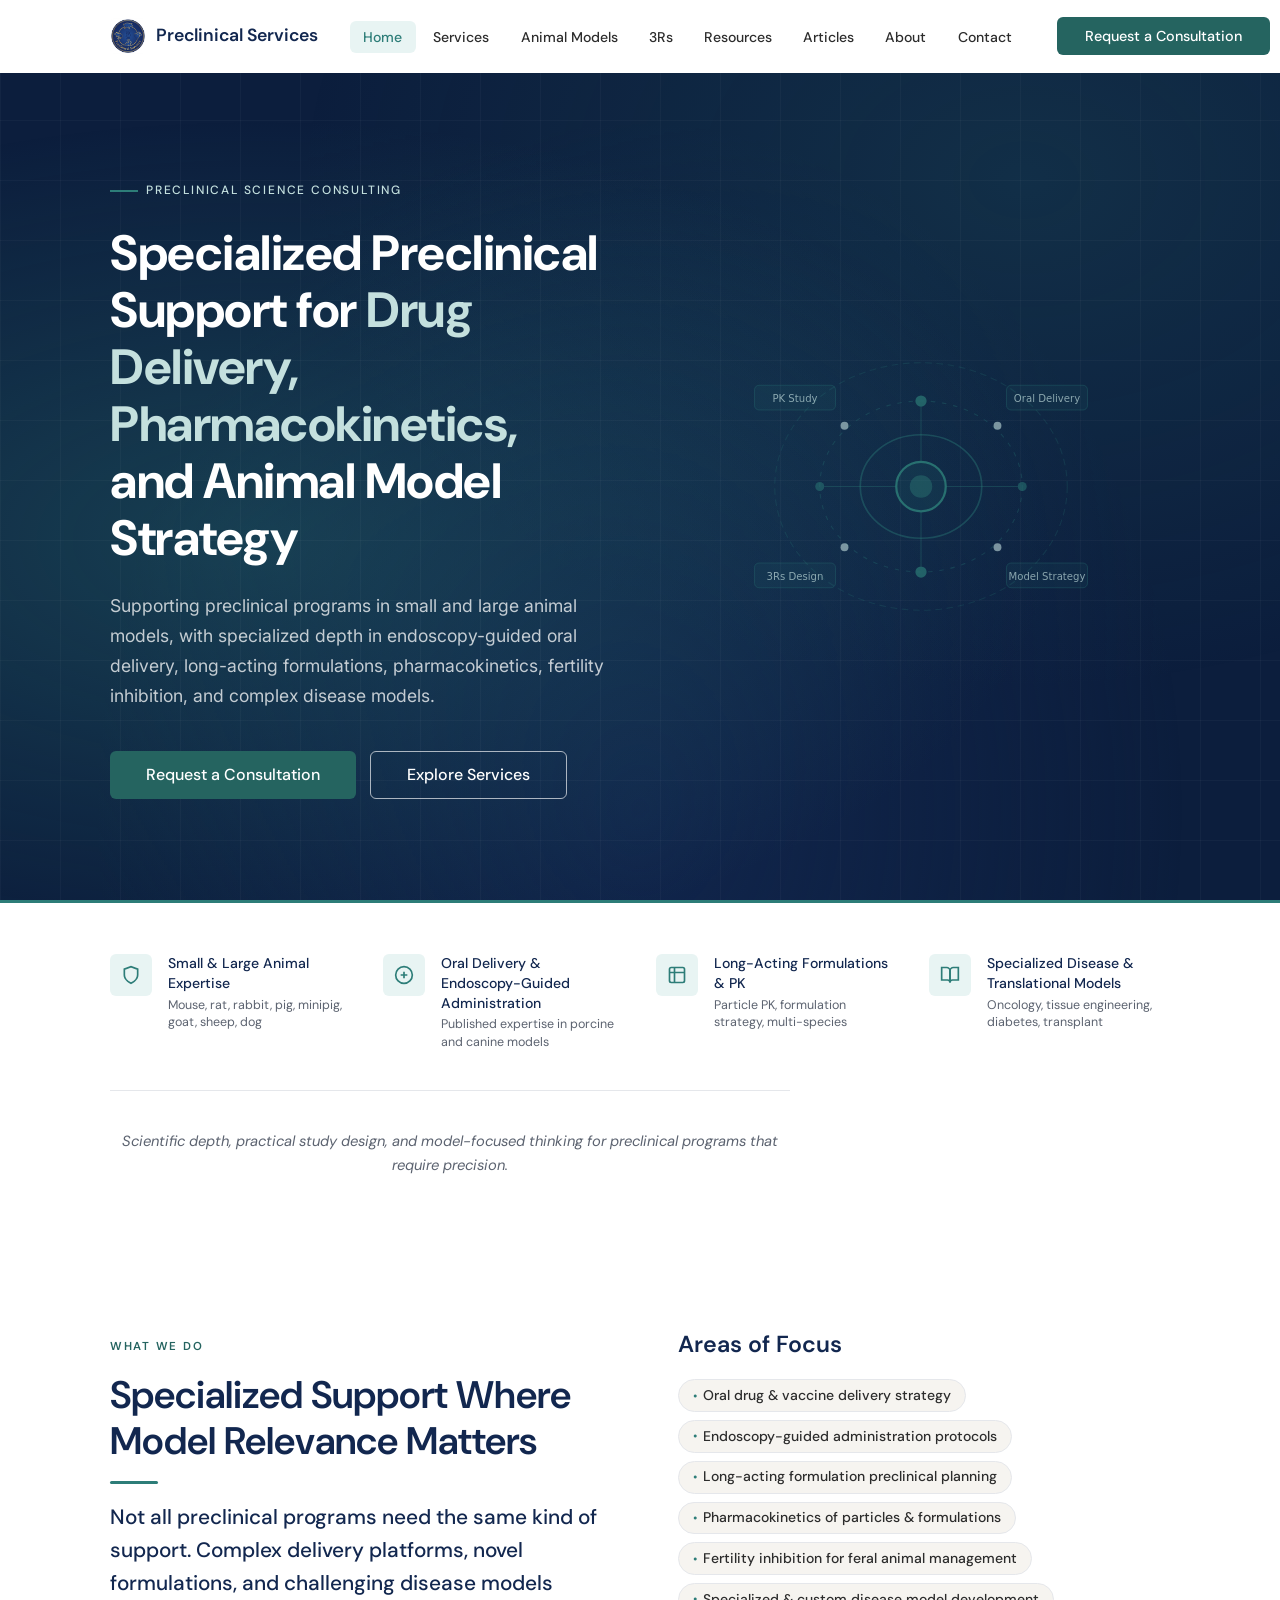
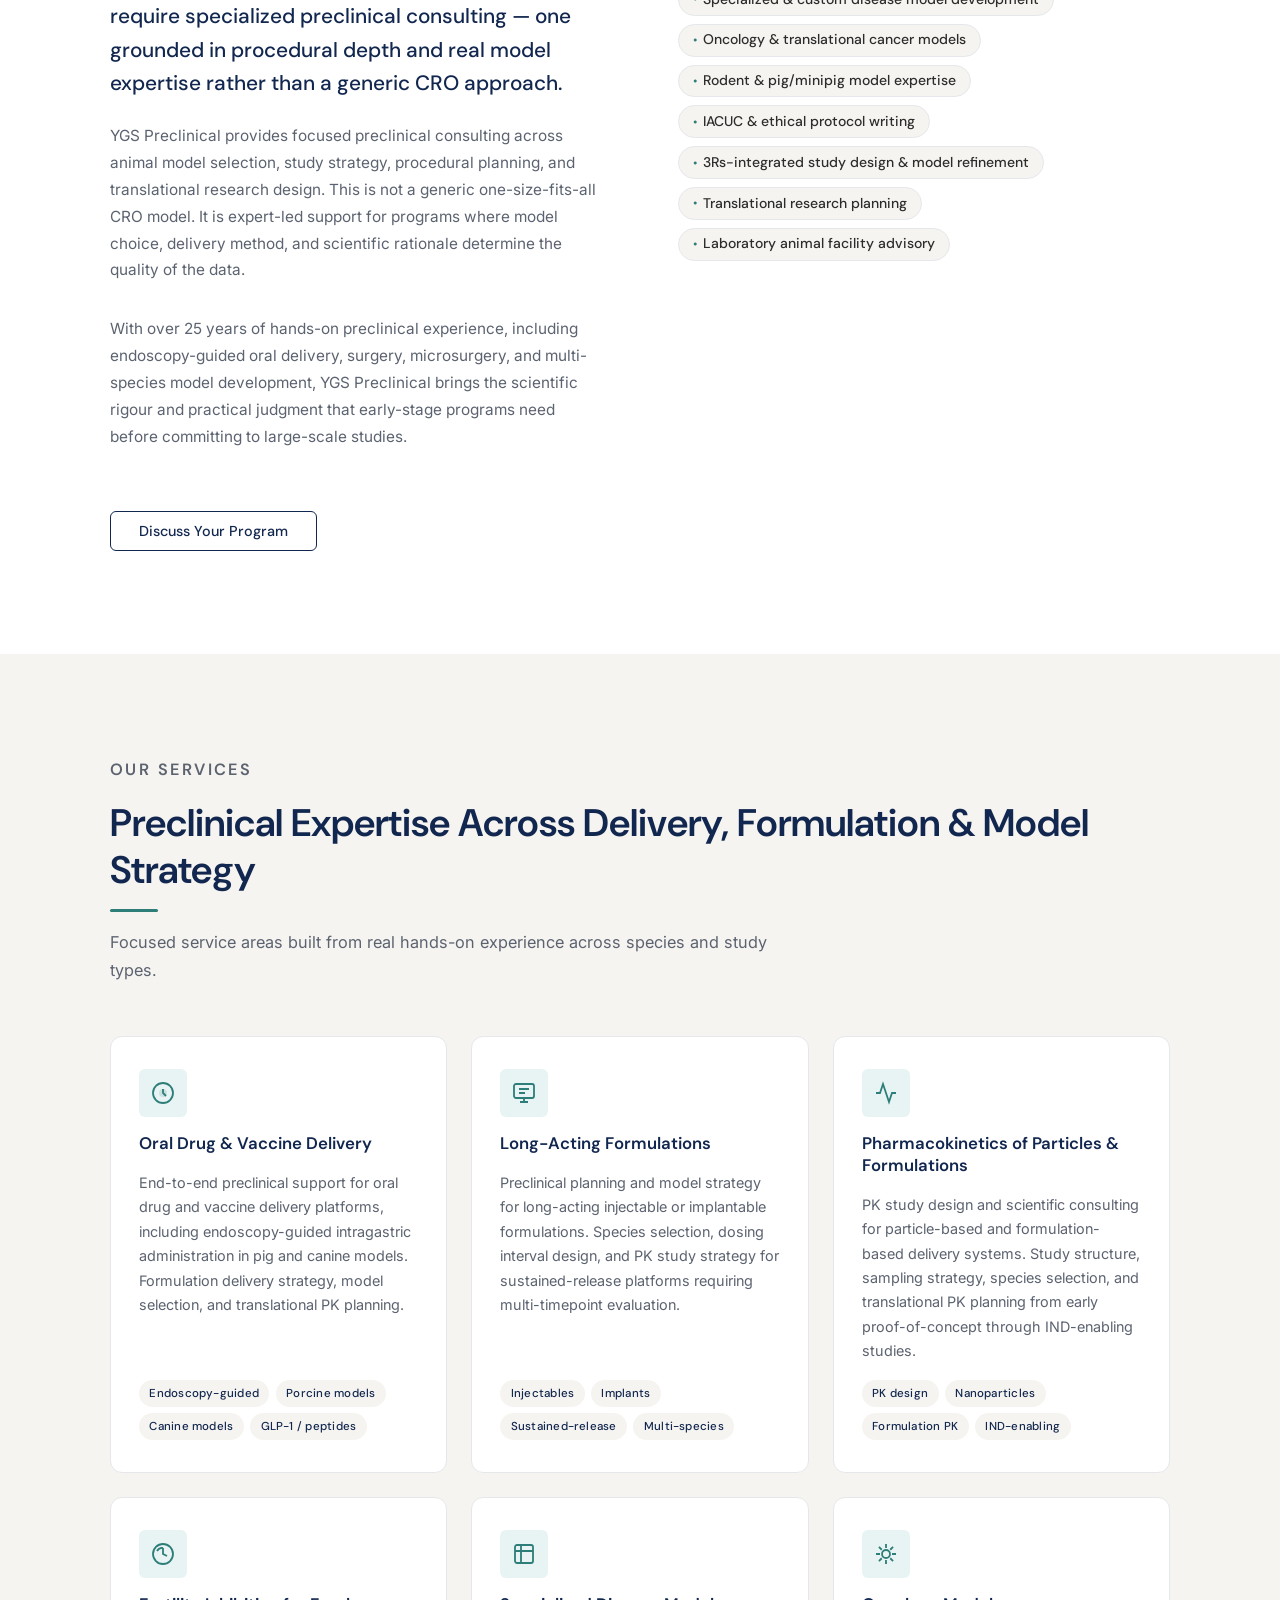
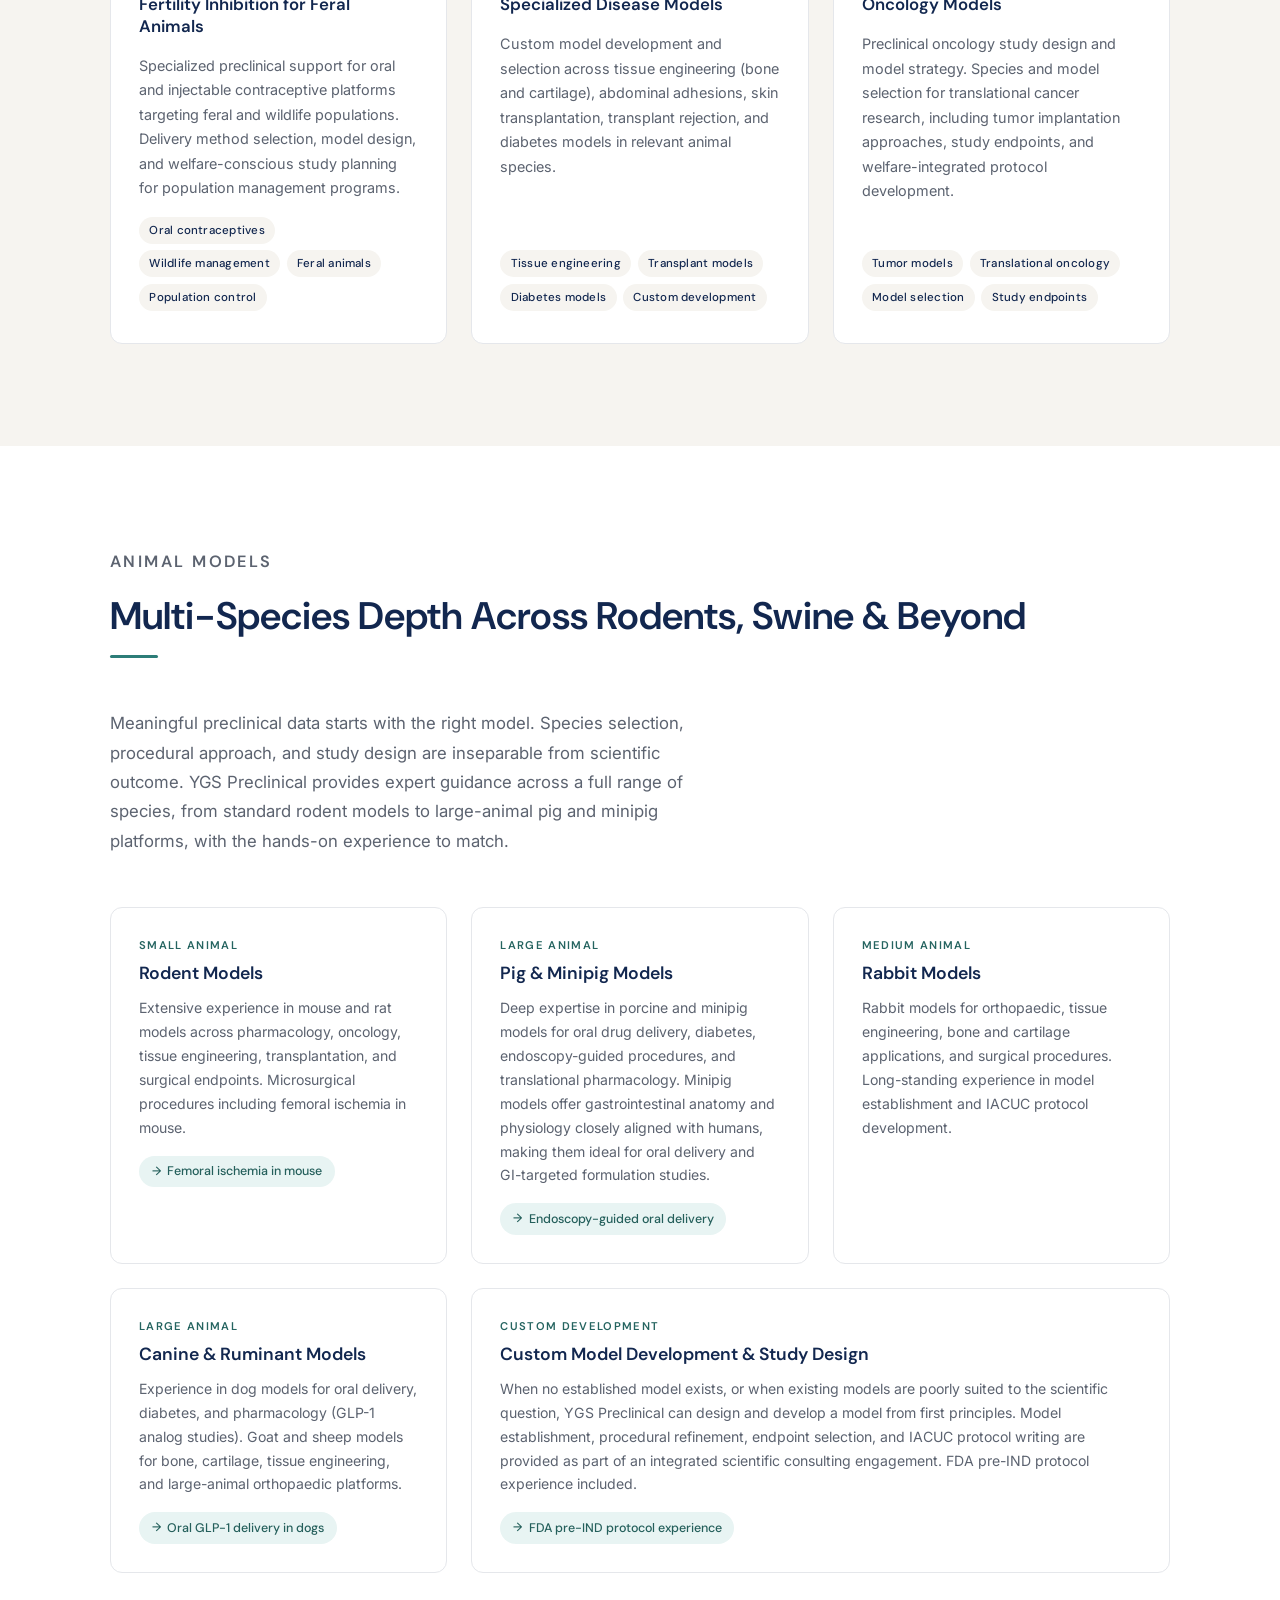
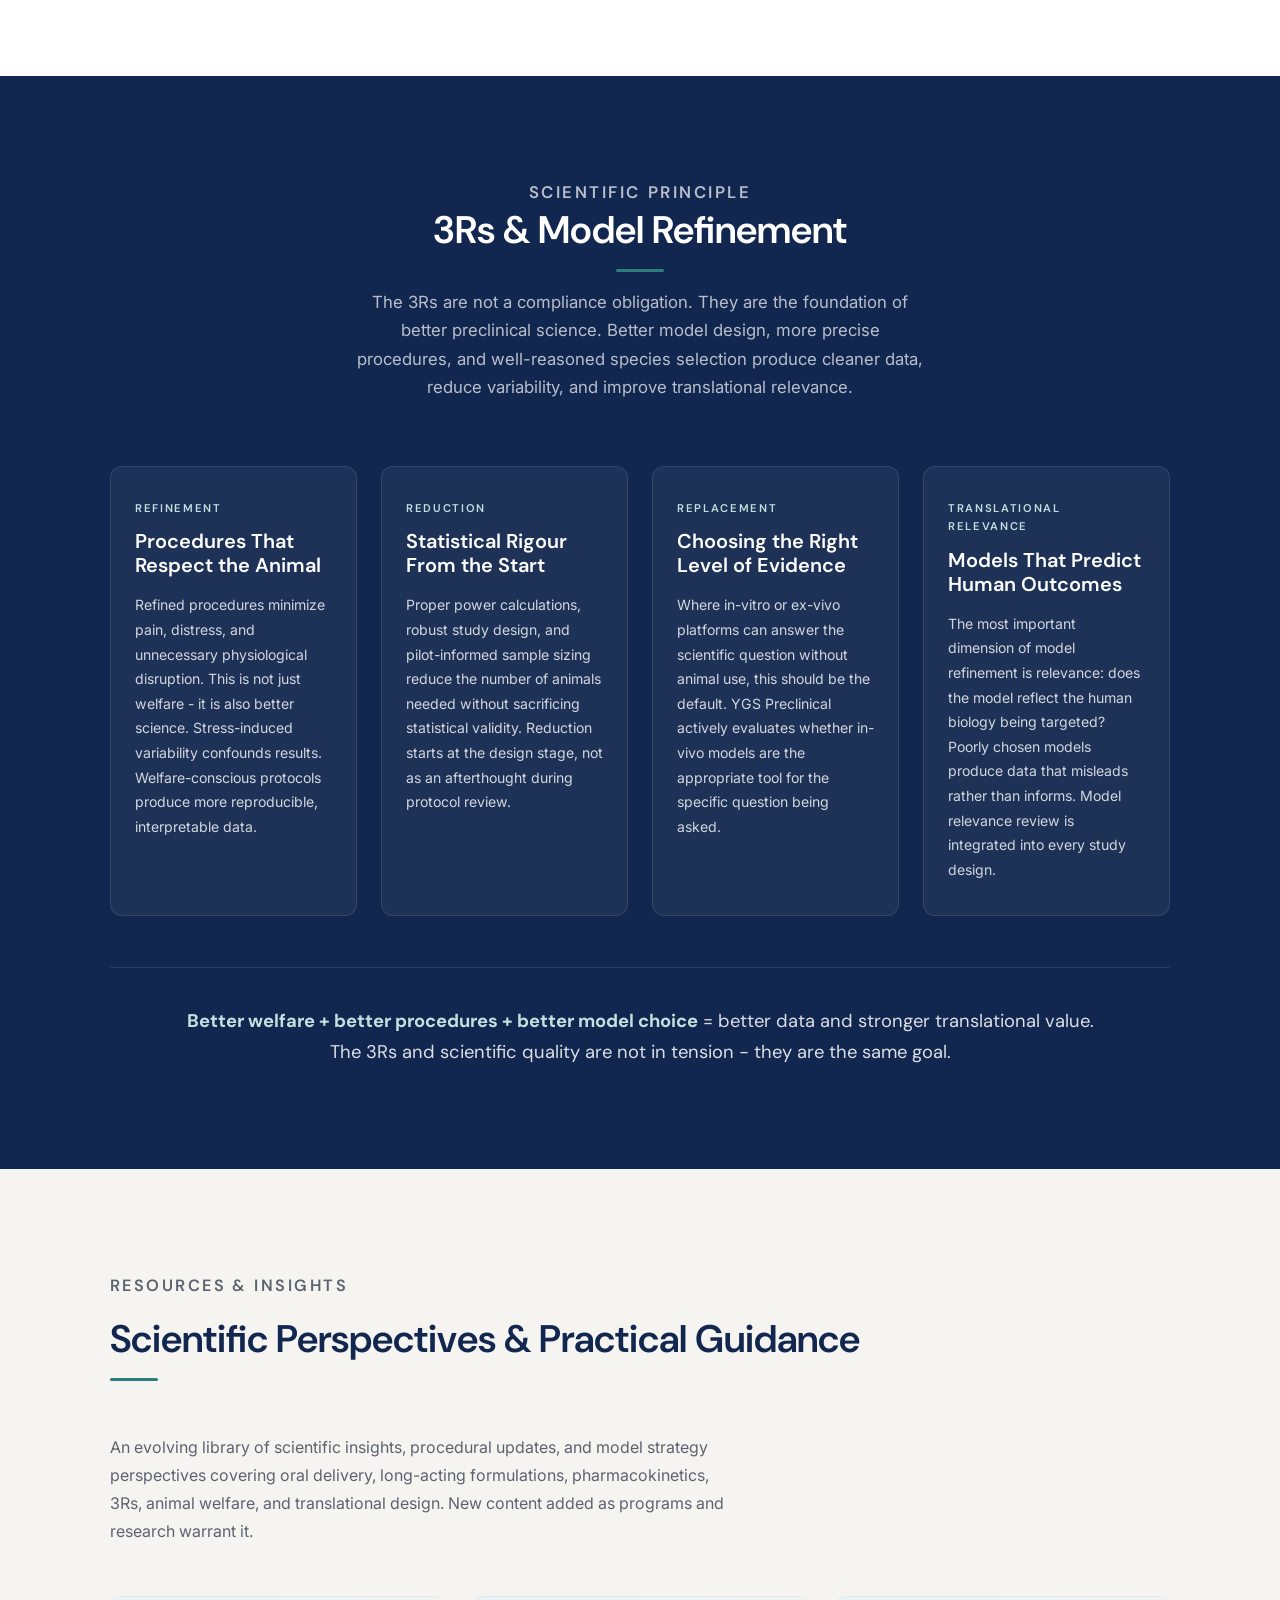
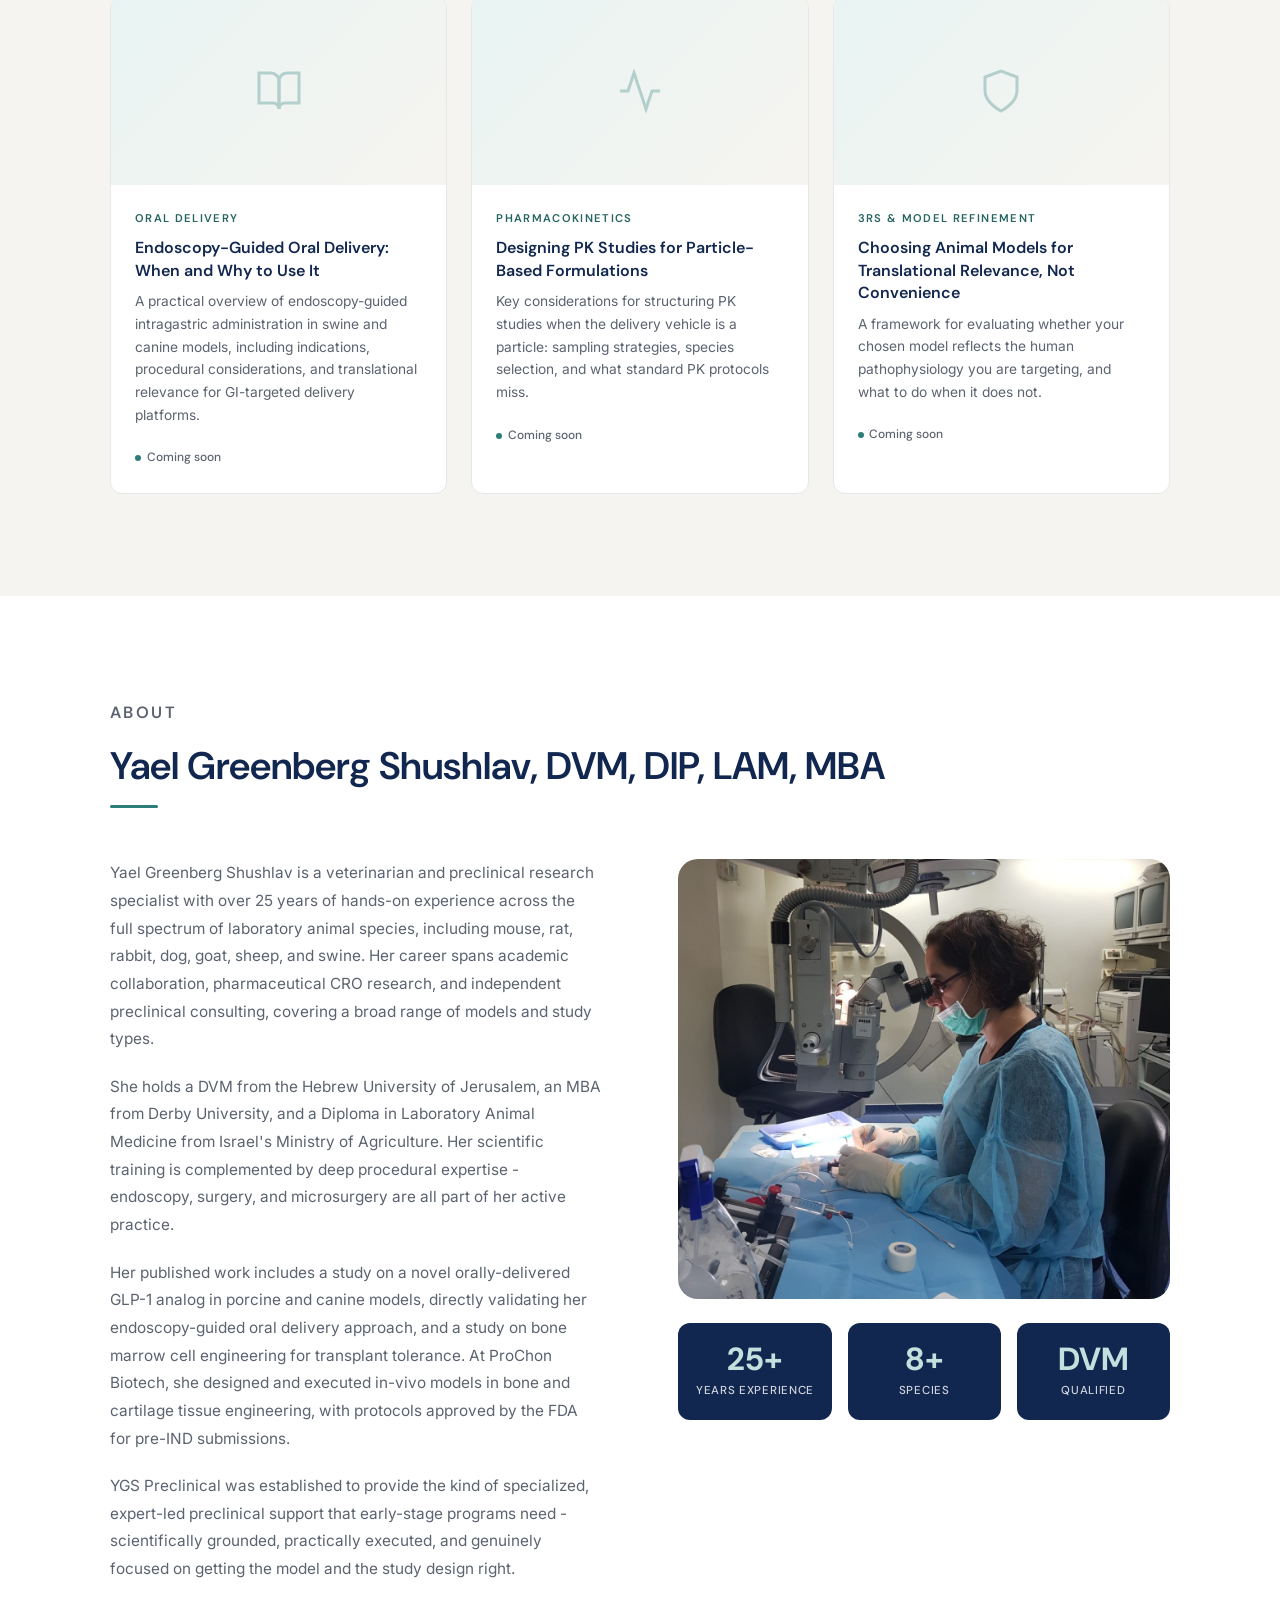
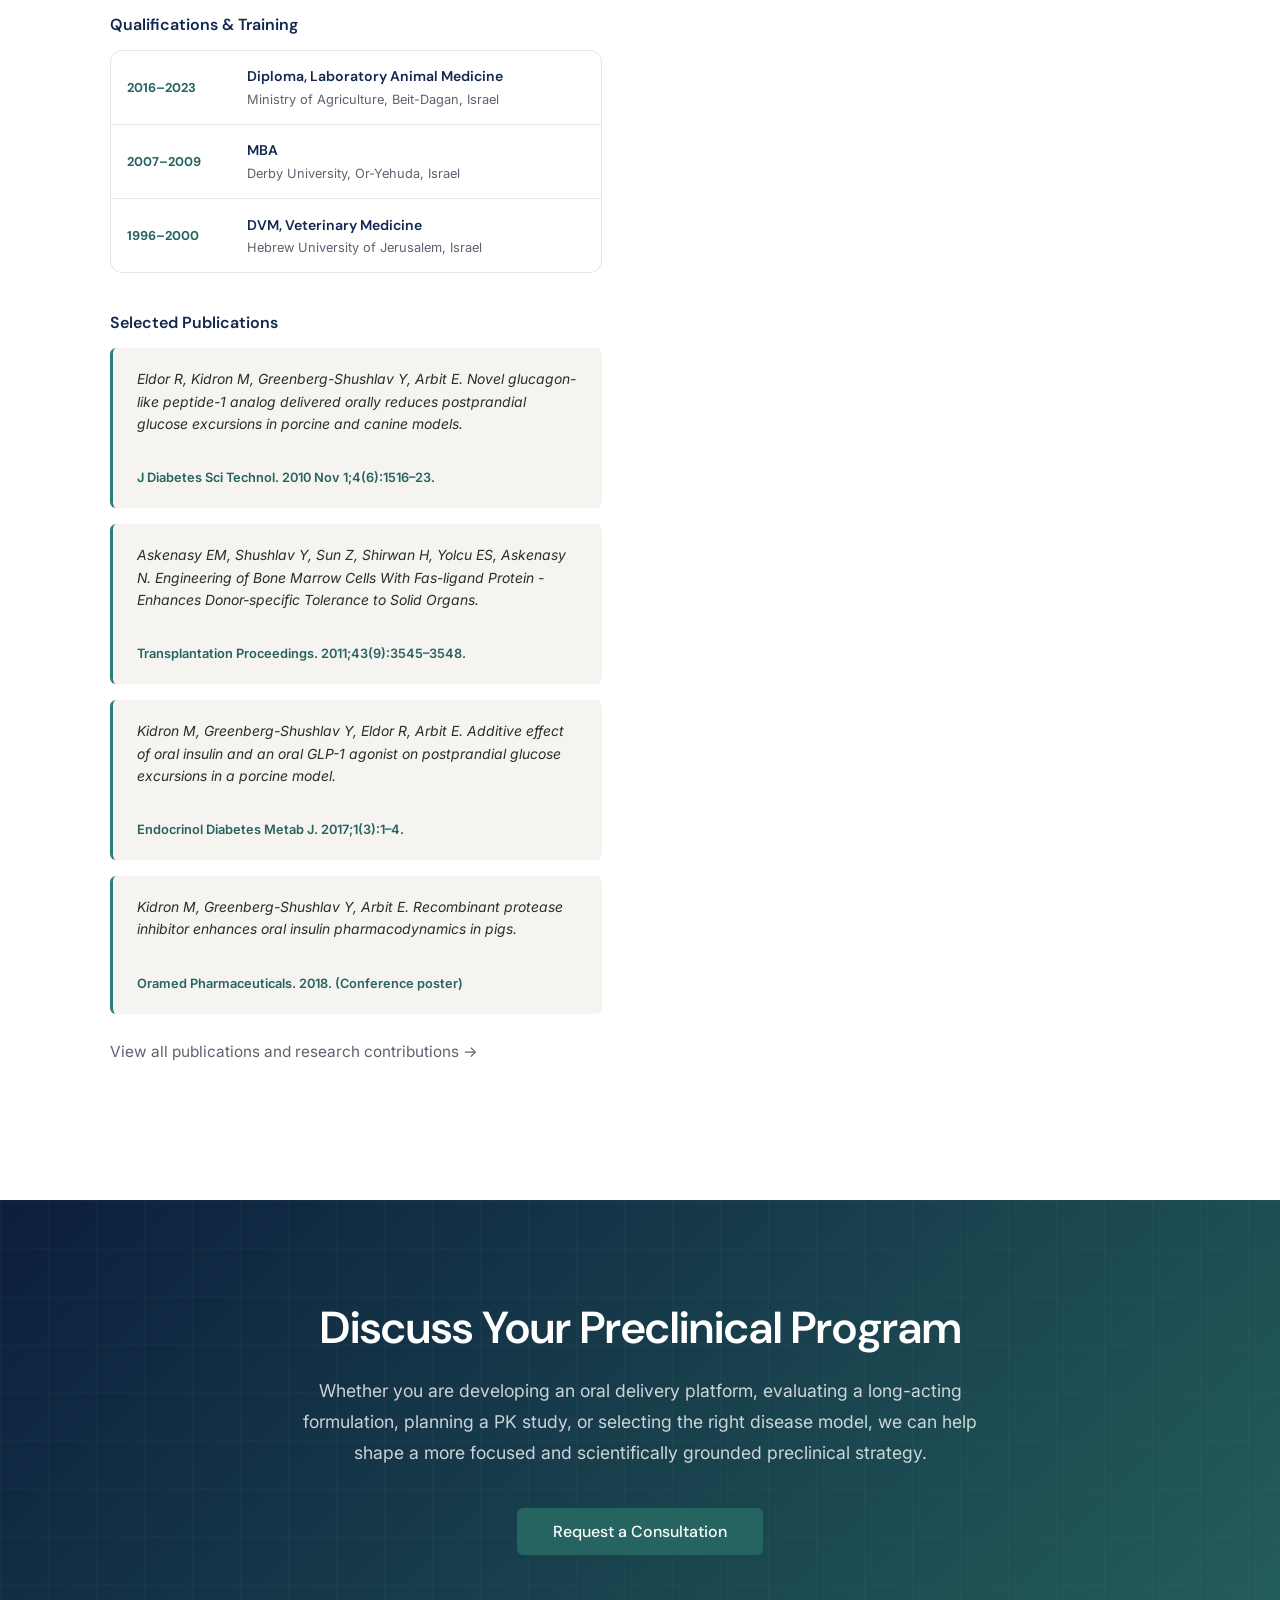
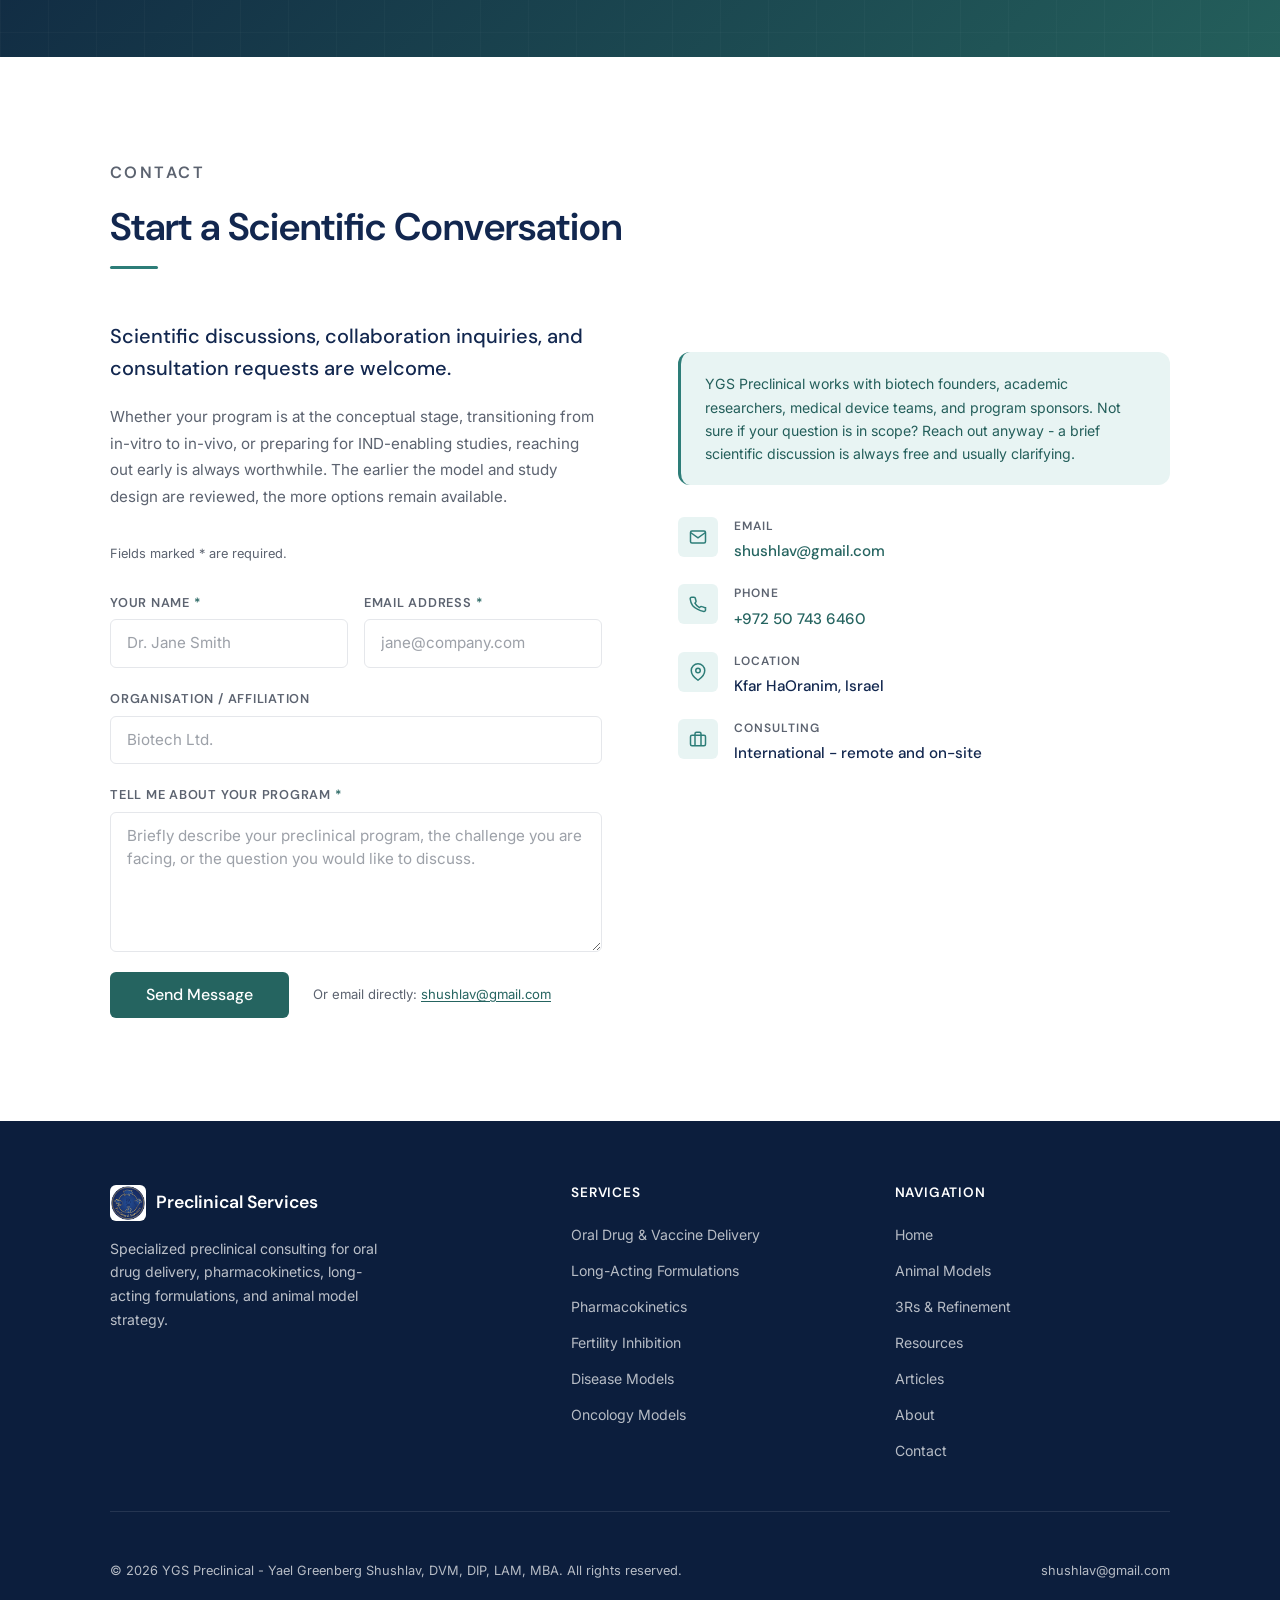
==== index.html @ 82dea9fa "Initial commit: YGS Preclinical website Static site for Dr. Yael Greenberg Shushlav's preclinical co" ====
<!DOCTYPE html>
<html lang="en">
<head>
  <meta charset="UTF-8" />
  <meta name="viewport" content="width=device-width, initial-scale=1.0" />

  <!-- Primary Meta -->
  <title>Preclinical Consulting: Drug Delivery &amp; PK | YGS Preclinical</title>
  <meta name="description" content="Expert preclinical consulting for oral drug delivery, long-acting formulations, pharmacokinetics, and animal model selection. 25+ years, multi-species." />
  <meta name="keywords" content="preclinical consulting, oral drug delivery, endoscopy-guided delivery, long-acting formulations, pharmacokinetics, animal model selection, 3Rs, rodent models, minipig models, fertility inhibition, oncology models, IACUC protocol, translational research" />
  <meta name="author" content="Yael Greenberg Shushlav, DVM, DIP, LAM, MBA" />
  <meta name="robots" content="index, follow" />
  <meta name="theme-color" content="#12274F" />
  <meta name="format-detection" content="telephone=no" />

  <!-- Canonical -->
  <link rel="canonical" href="https://preclinical.shushlav.com/" />
  <link rel="sitemap" type="application/xml" href="/sitemap.xml" />

  <!-- Favicon -->
  <link rel="icon" type="image/png" href="/assets/favicon.png" />
  <link rel="apple-touch-icon" href="/assets/apple-touch-icon.png" />

  <!-- Open Graph -->
  <meta property="og:type" content="website" />
  <meta property="og:site_name" content="YGS Preclinical" />
  <meta property="og:title" content="YGS Preclinical | Specialized Preclinical Consulting" />
  <meta property="og:description" content="Expert preclinical consulting for oral drug delivery, pharmacokinetics, animal model strategy, and 3Rs-guided study design. 25+ years of hands-on experience." />
  <meta property="og:url" content="https://preclinical.shushlav.com/" />
  <meta property="og:locale" content="en_US" />
  <meta property="og:image" content="https://preclinical.shushlav.com/assets/og-image.png" />
  <meta property="og:image:width" content="1200" />
  <meta property="og:image:height" content="630" />
  <meta property="og:image:alt" content="YGS Preclinical - preclinical consulting for drug delivery, pharmacokinetics, and animal model strategy" />

  <!-- Twitter Card -->
  <meta name="twitter:card" content="summary_large_image" />
  <meta name="twitter:title" content="YGS Preclinical | Specialized Preclinical Consulting" />
  <meta name="twitter:description" content="Expert preclinical consulting for oral drug delivery, pharmacokinetics, and animal model strategy. 25+ years, multi-species expertise." />
  <meta name="twitter:image" content="https://preclinical.shushlav.com/assets/og-image.png" />
  <meta name="twitter:image:alt" content="YGS Preclinical - preclinical consulting for drug delivery and pharmacokinetics" />

  <!-- Preconnect for performance -->
  <link rel="preconnect" href="https://fonts.googleapis.com" />
  <link rel="preconnect" href="https://fonts.gstatic.com" crossorigin />

  <!-- Fonts — preload the stylesheet for faster first paint -->
  <link rel="preload" as="style" href="https://fonts.googleapis.com/css2?family=DM+Sans:ital,opsz,wght@0,9..40,300;0,9..40,400;0,9..40,500;0,9..40,600;0,9..40,700;1,9..40,400&family=Inter:wght@300;400;500;600&display=swap" />
  <link href="https://fonts.googleapis.com/css2?family=DM+Sans:ital,opsz,wght@0,9..40,300;0,9..40,400;0,9..40,500;0,9..40,600;0,9..40,700;1,9..40,400&family=Inter:wght@300;400;500;600&display=swap" rel="stylesheet" />

  <!-- Stylesheet -->
  <link rel="stylesheet" href="/styles.css" />

  <!-- Structured Data (JSON-LD) -->
  <script type="application/ld+json">
  {
    "@context": "https://schema.org",
    "@graph": [
      {
        "@type": "ProfessionalService",
        "@id": "https://preclinical.shushlav.com/#org",
        "name": "YGS Preclinical",
        "description": "Specialized preclinical consulting for oral drug and vaccine delivery, pharmacokinetics, long-acting formulations, animal model selection, and 3Rs-guided study design.",
        "url": "https://preclinical.shushlav.com/",
        "telephone": "+972-50-743-6460",
        "email": "shushlav@gmail.com",
        "founder": { "@id": "https://preclinical.shushlav.com/#yael" },
        "employee": { "@id": "https://preclinical.shushlav.com/#yael" },
        "address": {
          "@type": "PostalAddress",
          "addressLocality": "Kfar HaOranim",
          "addressCountry": "IL"
        },
        "contactPoint": {
          "@type": "ContactPoint",
          "telephone": "+972-50-743-6460",
          "email": "shushlav@gmail.com",
          "contactType": "customer service",
          "areaServed": "Worldwide",
          "availableLanguage": ["English", "Hebrew"]
        },
        "areaServed": "Worldwide",
        "availableLanguage": ["English", "Hebrew"],
        "serviceType": "Preclinical Research Consulting",
        "priceRange": "Contact for quote",
        "hasOfferCatalog": {
          "@type": "OfferCatalog",
          "name": "Preclinical Consulting Services",
          "itemListElement": [
            { "@type": "Offer", "itemOffered": { "@type": "Service", "name": "Oral Drug and Vaccine Delivery Consulting" } },
            { "@type": "Offer", "itemOffered": { "@type": "Service", "name": "Long-Acting Formulations Preclinical Planning" } },
            { "@type": "Offer", "itemOffered": { "@type": "Service", "name": "Pharmacokinetics Study Design" } },
            { "@type": "Offer", "itemOffered": { "@type": "Service", "name": "Animal Model Selection and Strategy" } },
            { "@type": "Offer", "itemOffered": { "@type": "Service", "name": "3Rs-Guided Study Design" } },
            { "@type": "Offer", "itemOffered": { "@type": "Service", "name": "IACUC Protocol Writing" } },
            { "@type": "Offer", "itemOffered": { "@type": "Service", "name": "Fertility Inhibition Preclinical Support" } },
            { "@type": "Offer", "itemOffered": { "@type": "Service", "name": "Oncology Model Development" } }
          ]
        },
        "knowsAbout": [
          "Oral drug delivery",
          "Endoscopy-guided oral delivery",
          "Long-acting formulations",
          "Pharmacokinetics",
          "Animal model selection",
          "3Rs refinement",
          "IACUC protocol writing",
          "Preclinical study design",
          "Rodent models",
          "Porcine models",
          "Minipig models",
          "Fertility inhibition",
          "Oncology models",
          "Translational research"
        ],
        "sameAs": []
      },
      {
        "@type": "Person",
        "@id": "https://preclinical.shushlav.com/#yael",
        "name": "Yael Greenberg Shushlav",
        "honorificPrefix": "Dr.",
        "honorificSuffix": "DVM, DIP, LAM, MBA",
        "jobTitle": "Preclinical Research Consultant",
        "worksFor": { "@id": "https://preclinical.shushlav.com/#org" },
        "hasCredential": [
          {
            "@type": "EducationalOccupationalCredential",
            "credentialCategory": "degree",
            "name": "DVM, Veterinary Medicine",
            "educationalLevel": "Doctoral",
            "recognizedBy": { "@type": "Organization", "name": "Hebrew University of Jerusalem" }
          },
          {
            "@type": "EducationalOccupationalCredential",
            "credentialCategory": "degree",
            "name": "MBA",
            "recognizedBy": { "@type": "Organization", "name": "Derby University" }
          },
          {
            "@type": "EducationalOccupationalCredential",
            "credentialCategory": "certification",
            "name": "Diploma, Laboratory Animal Medicine",
            "recognizedBy": { "@type": "Organization", "name": "Ministry of Agriculture, Israel" }
          }
        ],
        "knowsAbout": [
          "Oral drug delivery",
          "Endoscopy-guided intragastric administration",
          "Long-acting injectable formulations",
          "Pharmacokinetics of particles and formulations",
          "Preclinical study design",
          "Animal model selection",
          "3Rs in laboratory animal science",
          "IACUC protocol writing",
          "Minipig models",
          "Porcine models",
          "Rodent microsurgery",
          "Oncology models"
        ],
        "sameAs": []
      },
      {
        "@type": "WebSite",
        "@id": "https://preclinical.shushlav.com/#website",
        "url": "https://preclinical.shushlav.com/",
        "name": "YGS Preclinical",
        "publisher": { "@id": "https://preclinical.shushlav.com/#org" }
      }
    ]
  }
  </script>

  <!-- FAQ Structured Data -->
  <script type="application/ld+json">
  {
    "@context": "https://schema.org",
    "@type": "FAQPage",
    "mainEntity": [
      {
        "@type": "Question",
        "name": "What species do you have preclinical experience with?",
        "acceptedAnswer": {
          "@type": "Answer",
          "text": "YGS Preclinical has hands-on experience across mouse, rat, rabbit, dog, goat, sheep, pig, and minipig models. Species selection is always guided by scientific question and translational relevance."
        }
      },
      {
        "@type": "Question",
        "name": "What is endoscopy-guided oral drug delivery?",
        "acceptedAnswer": {
          "@type": "Answer",
          "text": "Endoscopy-guided oral drug delivery is an intragastric administration technique where a flexible endoscope is used to deposit a formulation at a precise location within the gastrointestinal tract. It is used in porcine and canine models to simulate targeted GI delivery in humans."
        }
      },
      {
        "@type": "Question",
        "name": "Do you write IACUC protocols?",
        "acceptedAnswer": {
          "@type": "Answer",
          "text": "Yes. IACUC and ethical protocol writing is a core service, including 3Rs-integrated protocol development and FDA pre-IND protocol experience."
        }
      },
      {
        "@type": "Question",
        "name": "What is the difference between your service and a standard CRO?",
        "acceptedAnswer": {
          "@type": "Answer",
          "text": "YGS Preclinical is a specialized scientific consulting practice, not a generic CRO. The focus is on expert-led model strategy, study design, and procedural planning, particularly for programs involving oral drug delivery, long-acting formulations, PK of particles, and complex or novel disease models."
        }
      },
      {
        "@type": "Question",
        "name": "What animal models does YGS Preclinical specialize in?",
        "acceptedAnswer": {
          "@type": "Answer",
          "text": "YGS Preclinical has hands-on expertise with rodent models (mouse and rat, including microsurgery), pig and minipig models (oral delivery, GI physiology, diabetes), rabbit models (orthopaedic, bone and cartilage), and canine and ruminant models. We also design custom disease models for novel research applications."
        }
      },
      {
        "@type": "Question",
        "name": "How does YGS Preclinical integrate the 3Rs into study design?",
        "acceptedAnswer": {
          "@type": "Answer",
          "text": "The 3Rs—Replacement, Reduction, and Refinement—are built into every study design. Refinement focuses on procedures that minimize animal stress and improve data quality. Reduction applies rigorous power calculations to ensure the minimum necessary sample size. Replacement evaluates in-vitro and ex-vivo alternatives where scientifically valid. The result: better animal welfare and stronger translational data."
        }
      },
      {
        "@type": "Question",
        "name": "Does YGS Preclinical offer remote or international consulting services?",
        "acceptedAnswer": {
          "@type": "Answer",
          "text": "Yes. YGS Preclinical is based in Israel and works with clients globally. Consulting is available remotely for study design, protocol review, regulatory strategy, and scientific advisory. On-site collaboration can also be arranged for specific project phases."
        }
      }
    ]
  }
  </script>
</head>

<body>

  <!-- Skip link — must be first focusable element for keyboard / screen reader users -->
  <a href="#main-content" class="skip-link">Skip to main content</a>

  <!-- ══════════════════════════════════════════════════════
       HEADER / NAVIGATION
  ══════════════════════════════════════════════════════════ -->
  <header class="site-header" id="site-header">
    <div class="container">
      <nav class="nav-inner" aria-label="Main navigation">

        <!-- Logo -->
        <a href="#home" class="nav-logo" aria-label="Preclinical Services – home">
          <img class="nav-logo__mark" src="/assets/logo.png" alt="" aria-hidden="true" width="36" height="36" />
          <span class="nav-logo__text">Preclinical Services</span>
        </a>

        <!-- Desktop nav links -->
        <ul class="nav-links" role="list">
          <li><a href="#home">Home</a></li>
          <li><a href="#services">Services</a></li>
          <li><a href="#models">Animal Models</a></li>
          <li><a href="#3rs">3Rs</a></li>
          <li><a href="#resources">Resources</a></li>
          <li><a href="/articles">Articles</a></li>
          <li><a href="#about">About</a></li>
          <li><a href="#contact">Contact</a></li>
        </ul>

        <!-- Nav CTA -->
        <div class="nav-cta">
          <a href="#contact" class="btn btn--primary" aria-label="Request a consultation">Request a Consultation</a>
          <button class="nav-hamburger" id="nav-hamburger" aria-label="Open navigation menu" aria-expanded="false" aria-controls="nav-mobile">
            <span></span>
            <span></span>
            <span></span>
          </button>
        </div>

      </nav>
    </div>
  </header>

  <!-- Mobile nav -->
  <nav class="nav-mobile" id="nav-mobile" aria-label="Mobile navigation" aria-hidden="true" inert>
    <ul class="nav-mobile__links" role="list">
      <li><a href="#home">Home</a></li>
      <li><a href="#services">Services</a></li>
      <li><a href="#models">Animal Models</a></li>
      <li><a href="#3rs">3Rs &amp; Model Refinement</a></li>
      <li><a href="#resources">Resources &amp; Insights</a></li>
      <li><a href="/articles">Articles</a></li>
      <li><a href="#about">About</a></li>
      <li><a href="#contact">Contact</a></li>
    </ul>
    <div class="nav-mobile__cta">
      <a href="#contact" class="btn btn--primary btn--lg">Request a Consultation</a>
    </div>
  </nav>

  <main id="main-content">

  <!-- ══════════════════════════════════════════════════════
       HERO
  ══════════════════════════════════════════════════════════ -->
  <section class="hero" id="home" aria-labelledby="hero-title">
    <div class="container">
      <div class="hero__inner">

        <div class="hero__content">
          <p class="hero__eyebrow">Preclinical Science Consulting</p>

          <h1 class="hero__title" id="hero-title">
            Specialized Preclinical Support for
            <span class="hero__title-highlight">Drug Delivery, Pharmacokinetics,</span>
            and Animal Model Strategy
          </h1>

          <p class="hero__sub">
            Supporting preclinical programs in small and large animal models, with specialized depth in
            endoscopy-guided oral delivery, long-acting formulations, pharmacokinetics, fertility inhibition,
            and complex disease models.
          </p>

          <div class="hero__actions">
            <a href="#contact" class="btn btn--primary btn--lg">Request a Consultation</a>
            <a href="#services" class="btn btn--outline btn--lg">Explore Services</a>
          </div>
        </div>

        <div class="hero__visual" aria-hidden="true">
          <div class="hero__science-graphic">
            <svg viewBox="0 0 320 280" fill="none" xmlns="http://www.w3.org/2000/svg" aria-hidden="true" role="presentation">
              <!-- Outer orbital ring -->
              <ellipse cx="160" cy="140" rx="130" ry="110" stroke="#2D7D78" stroke-width="1" stroke-opacity="0.25" stroke-dasharray="6 4"/>
              <!-- Mid orbital ring -->
              <ellipse cx="160" cy="140" rx="90" ry="76" stroke="#2D7D78" stroke-width="1" stroke-opacity="0.35" stroke-dasharray="4 6"/>
              <!-- Inner orbital ring -->
              <ellipse cx="160" cy="140" rx="54" ry="46" stroke="#2D7D78" stroke-width="1.5" stroke-opacity="0.5"/>
              <!-- Core circle -->
              <circle cx="160" cy="140" r="22" fill="#2D7D78" fill-opacity="0.15" stroke="#2D7D78" stroke-width="2"/>
              <circle cx="160" cy="140" r="10" fill="#2D7D78" fill-opacity="0.5"/>
              <!-- Orbit nodes (data points) -->
              <circle cx="160" cy="64" r="5" fill="#2D7D78" fill-opacity="0.8"/>
              <circle cx="250" cy="140" r="4" fill="#2D7D78" fill-opacity="0.6"/>
              <circle cx="160" cy="216" r="5" fill="#2D7D78" fill-opacity="0.8"/>
              <circle cx="70"  cy="140" r="4" fill="#2D7D78" fill-opacity="0.6"/>
              <!-- Mid-ring nodes -->
              <circle cx="228" cy="86"  r="3.5" fill="#C4E0DE" fill-opacity="0.7"/>
              <circle cx="228" cy="194" r="3.5" fill="#C4E0DE" fill-opacity="0.7"/>
              <circle cx="92"  cy="86"  r="3.5" fill="#C4E0DE" fill-opacity="0.7"/>
              <circle cx="92"  cy="194" r="3.5" fill="#C4E0DE" fill-opacity="0.7"/>
              <!-- Connection lines from core to nodes -->
              <line x1="160" y1="118" x2="160" y2="69"  stroke="#2D7D78" stroke-width="1" stroke-opacity="0.4"/>
              <line x1="160" y1="162" x2="160" y2="211" stroke="#2D7D78" stroke-width="1" stroke-opacity="0.4"/>
              <line x1="138" y1="140" x2="74"  y2="140" stroke="#2D7D78" stroke-width="1" stroke-opacity="0.4"/>
              <line x1="182" y1="140" x2="246" y2="140" stroke="#2D7D78" stroke-width="1" stroke-opacity="0.4"/>
              <!-- Floating data labels -->
              <rect x="12" y="50" width="72" height="22" rx="4" fill="#2D7D78" fill-opacity="0.12" stroke="#2D7D78" stroke-width="0.8" stroke-opacity="0.4"/>
              <text x="48" y="65" text-anchor="middle" font-family="system-ui, sans-serif" font-size="9" fill="#C4E0DE" fill-opacity="0.8">PK Study</text>
              <rect x="236" y="50" width="72" height="22" rx="4" fill="#2D7D78" fill-opacity="0.12" stroke="#2D7D78" stroke-width="0.8" stroke-opacity="0.4"/>
              <text x="272" y="65" text-anchor="middle" font-family="system-ui, sans-serif" font-size="9" fill="#C4E0DE" fill-opacity="0.8">Oral Delivery</text>
              <rect x="12" y="208" width="72" height="22" rx="4" fill="#2D7D78" fill-opacity="0.12" stroke="#2D7D78" stroke-width="0.8" stroke-opacity="0.4"/>
              <text x="48" y="223" text-anchor="middle" font-family="system-ui, sans-serif" font-size="9" fill="#C4E0DE" fill-opacity="0.8">3Rs Design</text>
              <rect x="236" y="208" width="72" height="22" rx="4" fill="#2D7D78" fill-opacity="0.12" stroke="#2D7D78" stroke-width="0.8" stroke-opacity="0.4"/>
              <text x="272" y="223" text-anchor="middle" font-family="system-ui, sans-serif" font-size="9" fill="#C4E0DE" fill-opacity="0.8">Model Strategy</text>
            </svg>
          </div>
        </div>

      </div>
    </div>
  </section>

  <!-- ══════════════════════════════════════════════════════
       CREDIBILITY STRIP
  ══════════════════════════════════════════════════════════ -->
  <section class="credibility-strip" aria-label="Key capabilities">
    <div class="container">
      <div class="credibility-strip__inner">

        <div class="trust-point fade-up">
          <div class="trust-point__icon" aria-hidden="true">
            <svg viewBox="0 0 24 24" fill="none" stroke="currentColor" stroke-width="2" aria-hidden="true">
              <path d="M12 22s8-4 8-10V5l-8-3-8 3v7c0 6 8 10 8 10z"/>
            </svg>
          </div>
          <div class="trust-point__text">
            Small &amp; Large Animal Expertise
            <small>Mouse, rat, rabbit, pig, minipig, goat, sheep, dog</small>
          </div>
        </div>

        <div class="trust-point fade-up">
          <div class="trust-point__icon" aria-hidden="true">
            <svg viewBox="0 0 24 24" fill="none" stroke="currentColor" stroke-width="2" aria-hidden="true">
              <circle cx="12" cy="12" r="10"/><path d="M8 12h8M12 8v8"/>
            </svg>
          </div>
          <div class="trust-point__text">
            Oral Delivery &amp; Endoscopy-Guided Administration
            <small>Published expertise in porcine and canine models</small>
          </div>
        </div>

        <div class="trust-point fade-up">
          <div class="trust-point__icon" aria-hidden="true">
            <svg viewBox="0 0 24 24" fill="none" stroke="currentColor" stroke-width="2" aria-hidden="true">
              <path d="M9 3H5a2 2 0 0 0-2 2v4m6-6h10a2 2 0 0 1 2 2v4M9 3v18m0 0h10a2 2 0 0 0 2-2V9M9 21H5a2 2 0 0 1-2-2V9m0 0h18"/>
            </svg>
          </div>
          <div class="trust-point__text">
            Long-Acting Formulations &amp; PK
            <small>Particle PK, formulation strategy, multi-species</small>
          </div>
        </div>

        <div class="trust-point fade-up">
          <div class="trust-point__icon" aria-hidden="true">
            <svg viewBox="0 0 24 24" fill="none" stroke="currentColor" stroke-width="2" aria-hidden="true">
              <path d="M2 3h6a4 4 0 0 1 4 4v14a3 3 0 0 0-3-3H2z"/><path d="M22 3h-6a4 4 0 0 0-4 4v14a3 3 0 0 1 3-3h7z"/>
            </svg>
          </div>
          <div class="trust-point__text">
            Specialized Disease &amp; Translational Models
            <small>Oncology, tissue engineering, diabetes, transplant</small>
          </div>
        </div>

      </div>

      <p class="credibility-strip__tagline">
        Scientific depth, practical study design, and model-focused thinking for preclinical programs that require precision.
      </p>
    </div>
  </section>

  <!-- ══════════════════════════════════════════════════════
       WHAT WE DO — POSITIONING
  ══════════════════════════════════════════════════════════ -->
  <section class="section" id="approach" aria-labelledby="positioning-title">
    <div class="container">
      <div class="positioning-grid">

        <div>
          <p class="section-label">What We Do</p>
          <h2 id="positioning-title">Specialized Support Where Model Relevance Matters</h2>
          <div class="divider"></div>
          <p class="positioning__lead">
            Not all preclinical programs need the same kind of support. Complex delivery platforms,
            novel formulations, and challenging disease models require specialized preclinical consulting —
            one grounded in procedural depth and real model expertise rather than a generic CRO approach.
          </p>
          <p class="positioning__body">
            YGS Preclinical provides focused preclinical consulting across animal model selection, study
            strategy, procedural planning, and translational research design. This is not a generic
            one-size-fits-all CRO model. It is expert-led support for programs where model choice,
            delivery method, and scientific rationale determine the quality of the data.
          </p>
          <p class="positioning__body">
            With over 25 years of hands-on preclinical experience, including endoscopy-guided oral
            delivery, surgery, microsurgery, and multi-species model development, YGS Preclinical
            brings the scientific rigour and practical judgment that early-stage programs need before
            committing to large-scale studies.
          </p>
          <a href="#contact" class="btn btn--outline-dark mt-lg">Discuss Your Program</a>
        </div>

        <div>
          <h3 class="focus-list-heading">Areas of Focus</h3>
          <ul class="focus-list" role="list">
            <li>Oral drug &amp; vaccine delivery strategy</li>
            <li>Endoscopy-guided administration protocols</li>
            <li>Long-acting formulation preclinical planning</li>
            <li>Pharmacokinetics of particles &amp; formulations</li>
            <li>Fertility inhibition for feral animal management</li>
            <li>Specialized &amp; custom disease model development</li>
            <li>Oncology &amp; translational cancer models</li>
            <li>Rodent &amp; pig/minipig model expertise</li>
            <li>IACUC &amp; ethical protocol writing</li>
            <li>3Rs-integrated study design &amp; model refinement</li>
            <li>Translational research planning</li>
            <li>Laboratory animal facility advisory</li>
          </ul>
        </div>

      </div>
    </div>
  </section>

  <!-- ══════════════════════════════════════════════════════
       SERVICES
  ══════════════════════════════════════════════════════════ -->
  <section class="section section--sand" id="services" aria-labelledby="services-title">
    <div class="container">
      <div class="section-head">
        <p class="section-label">Our Services</p>
        <h2 id="services-title">Preclinical Expertise Across Delivery, Formulation &amp; Model Strategy</h2>
        <div class="divider"></div>
        <p>Focused service areas built from real hands-on experience across species and study types.</p>
      </div>

      <div class="services-grid">

        <!-- Service 1 -->
        <article class="service-card fade-up" aria-labelledby="svc1-title">
          <div class="service-card__icon" aria-hidden="true">
            <svg viewBox="0 0 24 24" fill="none" stroke="currentColor" stroke-width="1.8" aria-hidden="true">
              <path d="M12 2C6.477 2 2 6.477 2 12s4.477 10 10 10 10-4.477 10-10S17.523 2 12 2z"/>
              <path d="M12 8v4l3 3"/>
              <circle cx="12" cy="12" r="3" fill="currentColor" opacity="0.15"/>
            </svg>
          </div>
          <h3 class="service-card__title" id="svc1-title">Oral Drug &amp; Vaccine Delivery</h3>
          <p class="service-card__body">
            End-to-end preclinical support for oral drug and vaccine delivery platforms, including
            endoscopy-guided intragastric administration in pig and canine models. Formulation
            delivery strategy, model selection, and translational PK planning.
          </p>
          <div class="service-card__tags" aria-label="Related topics">
            <span class="tag">Endoscopy-guided</span>
            <span class="tag">Porcine models</span>
            <span class="tag">Canine models</span>
            <span class="tag">GLP-1 / peptides</span>
          </div>
        </article>

        <!-- Service 2 -->
        <article class="service-card fade-up" aria-labelledby="svc2-title">
          <div class="service-card__icon" aria-hidden="true">
            <svg viewBox="0 0 24 24" fill="none" stroke="currentColor" stroke-width="1.8" aria-hidden="true">
              <rect x="2" y="3" width="20" height="14" rx="2"/><path d="M8 21h8M12 17v4"/>
              <path d="M7 8h10M7 12h6"/>
            </svg>
          </div>
          <h3 class="service-card__title" id="svc2-title">Long-Acting Formulations</h3>
          <p class="service-card__body">
            Preclinical planning and model strategy for long-acting injectable or implantable
            formulations. Species selection, dosing interval design, and PK study strategy for
            sustained-release platforms requiring multi-timepoint evaluation.
          </p>
          <div class="service-card__tags" aria-label="Related topics">
            <span class="tag">Injectables</span>
            <span class="tag">Implants</span>
            <span class="tag">Sustained-release</span>
            <span class="tag">Multi-species</span>
          </div>
        </article>

        <!-- Service 3 -->
        <article class="service-card fade-up" aria-labelledby="svc3-title">
          <div class="service-card__icon" aria-hidden="true">
            <svg viewBox="0 0 24 24" fill="none" stroke="currentColor" stroke-width="1.8" aria-hidden="true">
              <path d="M22 12h-4l-3 9L9 3l-3 9H2"/>
            </svg>
          </div>
          <h3 class="service-card__title" id="svc3-title">Pharmacokinetics of Particles &amp; Formulations</h3>
          <p class="service-card__body">
            PK study design and scientific consulting for particle-based and formulation-based
            delivery systems. Study structure, sampling strategy, species selection, and
            translational PK planning from early proof-of-concept through IND-enabling studies.
          </p>
          <div class="service-card__tags" aria-label="Related topics">
            <span class="tag">PK design</span>
            <span class="tag">Nanoparticles</span>
            <span class="tag">Formulation PK</span>
            <span class="tag">IND-enabling</span>
          </div>
        </article>

        <!-- Service 4 -->
        <article class="service-card fade-up" aria-labelledby="svc4-title">
          <div class="service-card__icon" aria-hidden="true">
            <svg viewBox="0 0 24 24" fill="none" stroke="currentColor" stroke-width="1.8" aria-hidden="true">
              <circle cx="12" cy="12" r="10"/>
              <path d="M12 6v6l4 2"/>
              <path d="M6 9a6 6 0 0 1 6-3"/>
            </svg>
          </div>
          <h3 class="service-card__title" id="svc4-title">Fertility Inhibition for Feral Animals</h3>
          <p class="service-card__body">
            Specialized preclinical support for oral and injectable contraceptive platforms targeting
            feral and wildlife populations. Delivery method selection, model design, and welfare-conscious
            study planning for population management programs.
          </p>
          <div class="service-card__tags" aria-label="Related topics">
            <span class="tag">Oral contraceptives</span>
            <span class="tag">Wildlife management</span>
            <span class="tag">Feral animals</span>
            <span class="tag">Population control</span>
          </div>
        </article>

        <!-- Service 5 -->
        <article class="service-card fade-up" aria-labelledby="svc5-title">
          <div class="service-card__icon" aria-hidden="true">
            <svg viewBox="0 0 24 24" fill="none" stroke="currentColor" stroke-width="1.8" aria-hidden="true">
              <path d="M9 3H5a2 2 0 0 0-2 2v4m6-6h10a2 2 0 0 1 2 2v4M9 3v18m0 0h10a2 2 0 0 0 2-2V9M9 21H5a2 2 0 0 1-2-2V9m0 0h18"/>
            </svg>
          </div>
          <h3 class="service-card__title" id="svc5-title">Specialized Disease Models</h3>
          <p class="service-card__body">
            Custom model development and selection across tissue engineering (bone and cartilage),
            abdominal adhesions, skin transplantation, transplant rejection, and diabetes models
            in relevant animal species.
          </p>
          <div class="service-card__tags" aria-label="Related topics">
            <span class="tag">Tissue engineering</span>
            <span class="tag">Transplant models</span>
            <span class="tag">Diabetes models</span>
            <span class="tag">Custom development</span>
          </div>
        </article>

        <!-- Service 6 -->
        <article class="service-card fade-up" aria-labelledby="svc6-title">
          <div class="service-card__icon" aria-hidden="true">
            <svg viewBox="0 0 24 24" fill="none" stroke="currentColor" stroke-width="1.8" aria-hidden="true">
              <circle cx="12" cy="12" r="4"/>
              <path d="M12 2v4M12 18v4M4.93 4.93l2.83 2.83M16.24 16.24l2.83 2.83M2 12h4M18 12h4M4.93 19.07l2.83-2.83M16.24 7.76l2.83-2.83"/>
            </svg>
          </div>
          <h3 class="service-card__title" id="svc6-title">Oncology Models</h3>
          <p class="service-card__body">
            Preclinical oncology study design and model strategy. Species and model selection for
            translational cancer research, including tumor implantation approaches, study endpoints,
            and welfare-integrated protocol development.
          </p>
          <div class="service-card__tags" aria-label="Related topics">
            <span class="tag">Tumor models</span>
            <span class="tag">Translational oncology</span>
            <span class="tag">Model selection</span>
            <span class="tag">Study endpoints</span>
          </div>
        </article>

      </div>
    </div>
  </section>

  <!-- ══════════════════════════════════════════════════════
       ANIMAL MODELS
  ══════════════════════════════════════════════════════════ -->
  <section class="section" id="models" aria-labelledby="models-title">
    <div class="container">
      <div class="section-head">
        <p class="section-label">Animal Models</p>
        <h2 id="models-title">Multi-Species Depth Across Rodents, Swine &amp; Beyond</h2>
        <div class="divider"></div>
      </div>

      <div class="models-intro">
        <p>
          Meaningful preclinical data starts with the right model. Species selection, procedural approach,
          and study design are inseparable from scientific outcome. YGS Preclinical provides expert guidance
          across a full range of species, from standard rodent models to large-animal pig and minipig
          platforms, with the hands-on experience to match.
        </p>
      </div>

      <div class="models-grid">

        <article class="model-card fade-up" aria-labelledby="model1-title">
          <p class="model-card__species">Small Animal</p>
          <h3 class="model-card__title" id="model1-title">Rodent Models</h3>
          <p class="model-card__desc">
            Extensive experience in mouse and rat models across pharmacology, oncology, tissue
            engineering, transplantation, and surgical endpoints. Microsurgical procedures including
            femoral ischemia in mouse.
          </p>
          <span class="model-card__highlight">Femoral ischemia in mouse</span>
        </article>

        <article class="model-card fade-up" aria-labelledby="model2-title">
          <p class="model-card__species">Large Animal</p>
          <h3 class="model-card__title" id="model2-title">Pig &amp; Minipig Models</h3>
          <p class="model-card__desc">
            Deep expertise in porcine and minipig models for oral drug delivery, diabetes,
            endoscopy-guided procedures, and translational pharmacology. Minipig models offer
            gastrointestinal anatomy and physiology closely aligned with humans, making them
            ideal for oral delivery and GI-targeted formulation studies.
          </p>
          <span class="model-card__highlight">Endoscopy-guided oral delivery</span>
        </article>

        <article class="model-card fade-up" aria-labelledby="model3-title">
          <p class="model-card__species">Medium Animal</p>
          <h3 class="model-card__title" id="model3-title">Rabbit Models</h3>
          <p class="model-card__desc">
            Rabbit models for orthopaedic, tissue engineering, bone and cartilage applications,
            and surgical procedures. Long-standing experience in model establishment and IACUC protocol
            development.
          </p>
        </article>

        <article class="model-card fade-up" aria-labelledby="model4-title">
          <p class="model-card__species">Large Animal</p>
          <h3 class="model-card__title" id="model4-title">Canine &amp; Ruminant Models</h3>
          <p class="model-card__desc">
            Experience in dog models for oral delivery, diabetes, and pharmacology (GLP-1 analog
            studies). Goat and sheep models for bone, cartilage, tissue engineering, and large-animal
            orthopaedic platforms.
          </p>
          <span class="model-card__highlight">Oral GLP-1 delivery in dogs</span>
        </article>

        <article class="model-card model-card--wide fade-up" aria-labelledby="model5-title">
          <p class="model-card__species">Custom Development</p>
          <h3 class="model-card__title" id="model5-title">Custom Model Development &amp; Study Design</h3>
          <p class="model-card__desc">
            When no established model exists, or when existing models are poorly suited to the scientific question,
            YGS Preclinical can design and develop a model from first principles. Model establishment,
            procedural refinement, endpoint selection, and IACUC protocol writing are provided as part of
            an integrated scientific consulting engagement. FDA pre-IND protocol experience included.
          </p>
          <span class="model-card__highlight">FDA pre-IND protocol experience</span>
        </article>

      </div>
    </div>
  </section>

  <!-- ══════════════════════════════════════════════════════
       3Rs & MODEL REFINEMENT
  ══════════════════════════════════════════════════════════ -->
  <section class="section section--navy three-rs-section" id="3rs" aria-labelledby="3rs-title">
    <div class="container">

      <div class="three-rs-header">
        <p class="section-label section-label--light">Scientific Principle</p>
        <h2 id="3rs-title">3Rs &amp; Model Refinement</h2>
        <div class="divider divider--center divider--teal"></div>
        <p>
          The 3Rs are not a compliance obligation. They are the foundation of better preclinical science.
          Better model design, more precise procedures, and well-reasoned species selection produce cleaner
          data, reduce variability, and improve translational relevance.
        </p>
      </div>

      <div class="three-rs-grid">

        <div class="rs-block fade-up">
          <p class="rs-block__label">Refinement</p>
          <h3 class="rs-block__title">Procedures That Respect the Animal</h3>
          <p class="rs-block__body">
            Refined procedures minimize pain, distress, and unnecessary physiological disruption.
            This is not just welfare - it is also better science. Stress-induced variability
            confounds results. Welfare-conscious protocols produce more reproducible, interpretable data.
          </p>
        </div>

        <div class="rs-block fade-up">
          <p class="rs-block__label">Reduction</p>
          <h3 class="rs-block__title">Statistical Rigour From the Start</h3>
          <p class="rs-block__body">
            Proper power calculations, robust study design, and pilot-informed sample sizing reduce
            the number of animals needed without sacrificing statistical validity. Reduction starts
            at the design stage, not as an afterthought during protocol review.
          </p>
        </div>

        <div class="rs-block fade-up">
          <p class="rs-block__label">Replacement</p>
          <h3 class="rs-block__title">Choosing the Right Level of Evidence</h3>
          <p class="rs-block__body">
            Where in-vitro or ex-vivo platforms can answer the scientific question without animal use,
            this should be the default. YGS Preclinical actively evaluates whether in-vivo models
            are the appropriate tool for the specific question being asked.
          </p>
        </div>

        <div class="rs-block fade-up">
          <p class="rs-block__label">Translational Relevance</p>
          <h3 class="rs-block__title">Models That Predict Human Outcomes</h3>
          <p class="rs-block__body">
            The most important dimension of model refinement is relevance: does the model reflect
            the human biology being targeted? Poorly chosen models produce data that misleads
            rather than informs. Model relevance review is integrated into every study design.
          </p>
        </div>

      </div>

      <div class="three-rs-conclusion">
        <p>
          <strong>Better welfare + better procedures + better model choice</strong> = better data and stronger translational value.
          The 3Rs and scientific quality are not in tension - they are the same goal.
        </p>
      </div>

    </div>
  </section>

  <!-- ══════════════════════════════════════════════════════
       RESOURCES & INSIGHTS
  ══════════════════════════════════════════════════════════ -->
  <section class="section section--sand" id="resources" aria-labelledby="resources-title">
    <div class="container">
      <div class="section-head">
        <p class="section-label">Resources &amp; Insights</p>
        <h2 id="resources-title">Scientific Perspectives &amp; Practical Guidance</h2>
        <div class="divider"></div>
      </div>

      <div class="resources-intro">
        <p>
          An evolving library of scientific insights, procedural updates, and model strategy perspectives
          covering oral delivery, long-acting formulations, pharmacokinetics, 3Rs, animal welfare,
          and translational design. New content added as programs and research warrant it.
        </p>
      </div>

      <div class="resources-grid">

        <article class="resource-card fade-up" aria-labelledby="res1-title">
          <div class="resource-card__img" aria-hidden="true">
            <span class="resource-card__img-icon">
              <svg viewBox="0 0 24 24" fill="none" stroke="currentColor" stroke-width="1.5" aria-hidden="true">
                <path d="M2 3h6a4 4 0 0 1 4 4v14a3 3 0 0 0-3-3H2z"/><path d="M22 3h-6a4 4 0 0 0-4 4v14a3 3 0 0 1 3-3h7z"/>
              </svg>
            </span>
          </div>
          <div class="resource-card__body">
            <p class="resource-card__category">Oral Delivery</p>
            <h3 class="resource-card__title" id="res1-title">Endoscopy-Guided Oral Delivery: When and Why to Use It</h3>
            <p class="resource-card__excerpt">
              A practical overview of endoscopy-guided intragastric administration in swine and canine
              models, including indications, procedural considerations, and translational relevance for GI-targeted delivery platforms.
            </p>
            <span class="resource-card__status">Coming soon</span>
          </div>
        </article>

        <article class="resource-card fade-up" aria-labelledby="res2-title">
          <div class="resource-card__img" aria-hidden="true">
            <span class="resource-card__img-icon">
              <svg viewBox="0 0 24 24" fill="none" stroke="currentColor" stroke-width="1.5" aria-hidden="true">
                <path d="M22 12h-4l-3 9L9 3l-3 9H2"/>
              </svg>
            </span>
          </div>
          <div class="resource-card__body">
            <p class="resource-card__category">Pharmacokinetics</p>
            <h3 class="resource-card__title" id="res2-title">Designing PK Studies for Particle-Based Formulations</h3>
            <p class="resource-card__excerpt">
              Key considerations for structuring PK studies when the delivery vehicle is a particle:
              sampling strategies, species selection, and what standard PK protocols miss.
            </p>
            <span class="resource-card__status">Coming soon</span>
          </div>
        </article>

        <article class="resource-card fade-up" aria-labelledby="res3-title">
          <div class="resource-card__img" aria-hidden="true">
            <span class="resource-card__img-icon">
              <svg viewBox="0 0 24 24" fill="none" stroke="currentColor" stroke-width="1.5" aria-hidden="true">
                <path d="M12 22s8-4 8-10V5l-8-3-8 3v7c0 6 8 10 8 10z"/>
              </svg>
            </span>
          </div>
          <div class="resource-card__body">
            <p class="resource-card__category">3Rs &amp; Model Refinement</p>
            <h3 class="resource-card__title" id="res3-title">Choosing Animal Models for Translational Relevance, Not Convenience</h3>
            <p class="resource-card__excerpt">
              A framework for evaluating whether your chosen model reflects the human pathophysiology
              you are targeting, and what to do when it does not.
            </p>
            <span class="resource-card__status">Coming soon</span>
          </div>
        </article>

      </div>
    </div>
  </section>

  <!-- ══════════════════════════════════════════════════════
       ABOUT
  ══════════════════════════════════════════════════════════ -->
  <section class="section" id="about" aria-labelledby="about-title">
    <div class="container">
      <div class="section-head">
        <p class="section-label">About</p>
        <h2 id="about-title">Yael Greenberg Shushlav, DVM, DIP, LAM, MBA</h2>
        <div class="divider"></div>
      </div>

      <div class="about-grid">

        <div class="about__bio">
          <p>
            Yael Greenberg Shushlav is a veterinarian and preclinical research specialist with over 25 years
            of hands-on experience across the full spectrum of laboratory animal species, including mouse, rat,
            rabbit, dog, goat, sheep, and swine. Her career spans academic collaboration, pharmaceutical CRO
            research, and independent preclinical consulting, covering a broad range of models and study types.
          </p>
          <p>
            She holds a DVM from the Hebrew University of Jerusalem, an MBA from Derby University,
            and a Diploma in Laboratory Animal Medicine from Israel's Ministry of Agriculture. Her
            scientific training is complemented by deep procedural expertise - endoscopy, surgery,
            and microsurgery are all part of her active practice.
          </p>
          <p>
            Her published work includes a study on a novel orally-delivered GLP-1 analog in porcine and
            canine models, directly validating her endoscopy-guided oral delivery approach, and a
            study on bone marrow cell engineering for transplant tolerance. At ProChon Biotech, she
            designed and executed in-vivo models in bone and cartilage tissue engineering, with
            protocols approved by the FDA for pre-IND submissions.
          </p>
          <p>
            YGS Preclinical was established to provide the kind of specialized, expert-led preclinical
            support that early-stage programs need - scientifically grounded, practically executed,
            and genuinely focused on getting the model and the study design right.
          </p>

          <!-- Credentials -->
          <h3 class="subsection-heading">Qualifications &amp; Training</h3>
          <div class="credentials-list" role="list">
            <div class="credential-row" role="listitem">
              <span class="credential-row__year">2016–2023</span>
              <div class="credential-row__detail">
                <strong>Diploma, Laboratory Animal Medicine</strong>
                <span>Ministry of Agriculture, Beit-Dagan, Israel</span>
              </div>
            </div>
            <div class="credential-row" role="listitem">
              <span class="credential-row__year">2007–2009</span>
              <div class="credential-row__detail">
                <strong>MBA</strong>
                <span>Derby University, Or-Yehuda, Israel</span>
              </div>
            </div>
            <div class="credential-row" role="listitem">
              <span class="credential-row__year">1996–2000</span>
              <div class="credential-row__detail">
                <strong>DVM, Veterinary Medicine</strong>
                <span>Hebrew University of Jerusalem, Israel</span>
              </div>
            </div>
          </div>

          <!-- Publications -->
          <h3 class="subsection-heading">Selected Publications</h3>
          <div class="publications-list">
            <div class="publication-item">
              <p>Eldor R, Kidron M, Greenberg-Shushlav Y, Arbit E. Novel glucagon-like peptide-1 analog delivered orally reduces postprandial glucose excursions in porcine and canine models.</p>
              <cite><a href="https://doi.org/10.1177/193229681000400629" target="_blank" rel="noopener noreferrer">J Diabetes Sci Technol. 2010 Nov 1;4(6):1516–23.<span class="visually-hidden"> (opens in a new tab)</span></a></cite>
            </div>
            <div class="publication-item">
              <p>Askenasy EM, Shushlav Y, Sun Z, Shirwan H, Yolcu ES, Askenasy N. Engineering of Bone Marrow Cells With Fas-ligand Protein - Enhances Donor-specific Tolerance to Solid Organs.</p>
              <cite><a href="https://doi.org/10.1016/j.transproceed.2011.09.047" target="_blank" rel="noopener noreferrer">Transplantation Proceedings. 2011;43(9):3545–3548.<span class="visually-hidden"> (opens in a new tab)</span></a></cite>
            </div>
            <div class="publication-item">
              <p>Kidron M, Greenberg-Shushlav Y, Eldor R, Arbit E. Additive effect of oral insulin and an oral GLP-1 agonist on postprandial glucose excursions in a porcine model.</p>
              <cite>Endocrinol Diabetes Metab J. 2017;1(3):1–4.</cite>
            </div>
            <div class="publication-item">
              <p>Kidron M, Greenberg-Shushlav Y, Arbit E. Recombinant protease inhibitor enhances oral insulin pharmacodynamics in pigs.</p>
              <cite>Oramed Pharmaceuticals. 2018. (Conference poster)</cite>
            </div>
          </div>
          <p class="mt-md"><a href="/articles">View all publications and research contributions &rarr;</a></p>
        </div>

        <div class="about__visual">
          <img
            class="about__photo"
            src="/assets/microsurgery.jpeg"
            alt="Dr. Yael Greenberg Shushlav, DVM, DIP, LAM, MBA performing microsurgery"
            width="440"
            height="587"
            loading="lazy"
          />

          <div class="about__stats" role="list" aria-label="Experience highlights">
            <div class="stat-box" role="listitem">
              <span class="stat-box__num">25+</span>
              <span class="stat-box__label">Years Experience</span>
            </div>
            <div class="stat-box" role="listitem">
              <span class="stat-box__num">8+</span>
              <span class="stat-box__label">Species</span>
            </div>
            <div class="stat-box" role="listitem">
              <span class="stat-box__num">DVM</span>
              <span class="stat-box__label">Qualified</span>
            </div>
          </div>
        </div>

      </div>
    </div>
  </section>

  <!-- ══════════════════════════════════════════════════════
       FINAL CTA BANNER
  ══════════════════════════════════════════════════════════ -->
  <section class="cta-banner" aria-labelledby="cta-title">
    <div class="container">
      <div class="cta-banner__inner">
        <h2 id="cta-title">Discuss Your Preclinical Program</h2>
        <p>
          Whether you are developing an oral delivery platform, evaluating a long-acting formulation,
          planning a PK study, or selecting the right disease model, we can help shape a more focused
          and scientifically grounded preclinical strategy.
        </p>
        <a href="#contact" class="btn btn--primary btn--lg">Request a Consultation</a>
      </div>
    </div>
  </section>

  <!-- ══════════════════════════════════════════════════════
       CONTACT
  ══════════════════════════════════════════════════════════ -->
  <section class="section" id="contact" aria-labelledby="contact-title">
    <div class="container">
      <div class="section-head">
        <p class="section-label">Contact</p>
        <h2 id="contact-title">Start a Scientific Conversation</h2>
        <div class="divider"></div>
      </div>

      <div class="contact-grid">

        <div>
          <p class="contact__lead">
            Scientific discussions, collaboration inquiries, and consultation requests are welcome.
          </p>
          <p class="contact__body">
            Whether your program is at the conceptual stage, transitioning from in-vitro to in-vivo,
            or preparing for IND-enabling studies, reaching out early is always worthwhile. The earlier
            the model and study design are reviewed, the more options remain available.
          </p>

          <!-- Contact Form (Formspree) -->
          <form
            class="contact-form"
            action="https://formspree.io/f/xeeryyzq"
            method="POST"
            novalidate
            aria-label="Send a consultation request"
          >
            <p class="contact-form__required-note">Fields marked <span aria-hidden="true">*</span><span class="sr-only">with an asterisk</span> are required.</p>
            <div class="contact-form__row">
              <div class="contact-form__field">
                <label for="cf-name">Your name <span aria-hidden="true">*</span></label>
                <input type="text" id="cf-name" name="name" autocomplete="name" required placeholder="Dr. Jane Smith" />
              </div>
              <div class="contact-form__field">
                <label for="cf-email">Email address <span aria-hidden="true">*</span></label>
                <input type="email" id="cf-email" name="email" autocomplete="email" required placeholder="jane@company.com" />
              </div>
            </div>
            <div class="contact-form__field">
              <label for="cf-org">Organisation / affiliation</label>
              <input type="text" id="cf-org" name="organisation" autocomplete="organization" placeholder="Biotech Ltd." />
            </div>
            <div class="contact-form__field">
              <label for="cf-message">Tell me about your program <span aria-hidden="true">*</span></label>
              <textarea id="cf-message" name="message" rows="5" required placeholder="Briefly describe your preclinical program, the challenge you are facing, or the question you would like to discuss."></textarea>
            </div>
            <div class="contact-form__footer">
              <button type="submit" class="btn btn--primary btn--lg">Send Message</button>
              <p class="contact-form__note">Or email directly: <a href="mailto:shushlav@gmail.com">shushlav@gmail.com</a></p>
            </div>
          </form>
        </div>

        <div>
          <div class="contact-note mb-lg">
            <p>
              YGS Preclinical works with biotech founders, academic researchers, medical device teams,
              and program sponsors. Not sure if your question is in scope? Reach out anyway - a brief
              scientific discussion is always free and usually clarifying.
            </p>
          </div>

          <div class="contact-info">

            <div class="contact-item">
              <div class="contact-item__icon" aria-hidden="true">
                <svg viewBox="0 0 24 24" fill="none" stroke="currentColor" stroke-width="2" aria-hidden="true">
                  <path d="M4 4h16c1.1 0 2 .9 2 2v12c0 1.1-.9 2-2 2H4c-1.1 0-2-.9-2-2V6c0-1.1.9-2 2-2z"/>
                  <polyline points="22,6 12,13 2,6"/>
                </svg>
              </div>
              <div>
                <p class="contact-item__label">Email</p>
                <p class="contact-item__value">
                  <a href="mailto:shushlav@gmail.com" aria-label="Send email to shushlav@gmail.com">shushlav@gmail.com</a>
                </p>
              </div>
            </div>

            <div class="contact-item">
              <div class="contact-item__icon" aria-hidden="true">
                <svg viewBox="0 0 24 24" fill="none" stroke="currentColor" stroke-width="2" aria-hidden="true">
                  <path d="M22 16.92v3a2 2 0 0 1-2.18 2 19.79 19.79 0 0 1-8.63-3.07A19.5 19.5 0 0 1 4.69 13.9 19.79 19.79 0 0 1 1.61 5.3 2 2 0 0 1 3.6 3h3a2 2 0 0 1 2 1.72c.127.96.361 1.903.7 2.81a2 2 0 0 1-.45 2.11L7.91 10.91a16 16 0 0 0 6 6l.92-.92a2 2 0 0 1 2.11-.45c.907.339 1.85.573 2.81.7A2 2 0 0 1 21.72 18l.2-1.08z"/>
                </svg>
              </div>
              <div>
                <p class="contact-item__label">Phone</p>
                <p class="contact-item__value">
                  <a href="tel:+972507436460" aria-label="Call +972 50 743 6460">+972 50 743 6460</a>
                </p>
              </div>
            </div>

            <div class="contact-item">
              <div class="contact-item__icon" aria-hidden="true">
                <svg viewBox="0 0 24 24" fill="none" stroke="currentColor" stroke-width="2" aria-hidden="true">
                  <path d="M21 10c0 7-9 13-9 13s-9-6-9-13a9 9 0 0 1 18 0z"/>
                  <circle cx="12" cy="10" r="3"/>
                </svg>
              </div>
              <div>
                <p class="contact-item__label">Location</p>
                <p class="contact-item__value">Kfar HaOranim, Israel</p>
              </div>
            </div>

            <div class="contact-item">
              <div class="contact-item__icon" aria-hidden="true">
                <svg viewBox="0 0 24 24" fill="none" stroke="currentColor" stroke-width="2" aria-hidden="true">
                  <rect x="2" y="7" width="20" height="14" rx="2" ry="2"/>
                  <path d="M16 21V5a2 2 0 0 0-2-2h-4a2 2 0 0 0-2 2v16"/>
                </svg>
              </div>
              <div>
                <p class="contact-item__label">Consulting</p>
                <p class="contact-item__value">International - remote and on-site</p>
              </div>
            </div>

          </div>
        </div>

      </div>
    </div>
  </section>

  </main><!-- /main -->

  <!-- ══════════════════════════════════════════════════════
       FOOTER
  ══════════════════════════════════════════════════════════ -->
  <footer class="site-footer">
    <div class="container">
      <div class="footer-top">

        <div class="footer-brand">
          <a href="#home" class="nav-logo" aria-label="Preclinical Services – home">
            <img class="nav-logo__mark" src="/assets/logo.png" alt="" aria-hidden="true" width="36" height="36" />
            <span class="nav-logo__text">Preclinical Services</span>
          </a>
          <p>
            Specialized preclinical consulting for oral drug delivery, pharmacokinetics,
            long-acting formulations, and animal model strategy.
          </p>
        </div>

        <nav class="footer-nav" aria-label="Footer navigation — Services">
          <h3>Services</h3>
          <ul role="list">
            <li><a href="#services">Oral Drug &amp; Vaccine Delivery</a></li>
            <li><a href="#services">Long-Acting Formulations</a></li>
            <li><a href="#services">Pharmacokinetics</a></li>
            <li><a href="#services">Fertility Inhibition</a></li>
            <li><a href="#services">Disease Models</a></li>
            <li><a href="#services">Oncology Models</a></li>
          </ul>
        </nav>

        <nav class="footer-nav" aria-label="Footer navigation — Site">
          <h3>Navigation</h3>
          <ul role="list">
            <li><a href="#home">Home</a></li>
            <li><a href="#models">Animal Models</a></li>
            <li><a href="#3rs">3Rs &amp; Refinement</a></li>
            <li><a href="#resources">Resources</a></li>
            <li><a href="/articles">Articles</a></li>
            <li><a href="#about">About</a></li>
            <li><a href="#contact">Contact</a></li>
          </ul>
        </nav>

      </div>

      <div class="footer-bottom">
        <p>&copy; <span id="footer-year"></span> YGS Preclinical - Yael Greenberg Shushlav, DVM, DIP, LAM, MBA. All rights reserved.</p>
        <a href="mailto:shushlav@gmail.com">shushlav@gmail.com</a>
      </div>

    </div>
  </footer>

  <!-- Scripts -->
  <script src="script.js"></script>


</body>
</html>
---- styles.css ----
/* ============================================================
   YGS Preclinical — Main Stylesheet
   Design system: Navy + Teal, DM Sans + Inter
   Fonts loaded via <link> in HTML for best performance.
   ============================================================ */

/* ── SKIP LINK (accessibility — must be in main CSS) ──────── */
.skip-link {
  position: fixed;
  top: -100%;
  left: 1rem;
  background: var(--navy, #12274F);
  color: #fff;
  padding: 0.75rem 1.25rem;
  border-radius: 0 0 6px 6px;
  font-family: 'DM Sans', sans-serif;
  font-size: 0.875rem;
  font-weight: 600;
  z-index: 9999;
  text-decoration: none;
  transition: top 0.2s ease;
}

.skip-link:focus {
  top: 0;
  outline: 2px solid #2D7D78;
  outline-offset: 2px;
}

/* ── DESIGN TOKENS ───────────────────────────────────────── */
:root {
  color-scheme: light; /* prevent browser dark-mode from overriding fixed light theme */
  --navy:        #12274F;
  --navy-deep:   #0C1E3D;
  --teal:        #2D7D78;
  --teal-hover:  #245F5B;
  --teal-aa:     #256460; /* WCAG AA compliant teal for small text (9.39:1 on white) */
  --teal-light:  #E8F4F3;
  --teal-mid:    #C4E0DE;
  --sand:        #F6F4F0;
  --white:       #FFFFFF;
  --gray-dark:   #2C2C2C;
  --gray-mid:    #5C6370; /* darkened from #6B7280 to meet 4.5:1 AA on white (5.19:1) */
  --gray-light:  #E5E7EB;
  --gray-xlight: #F9FAFB;

  --font-head:   'DM Sans', sans-serif;
  --font-body:   'Inter', sans-serif;

  --radius-sm:   6px;
  --radius-md:   12px;
  --radius-lg:   20px;

  --shadow-sm:   0 1px 3px rgba(0,0,0,0.08), 0 1px 2px rgba(0,0,0,0.04);
  --shadow-md:   0 4px 16px rgba(0,0,0,0.08), 0 2px 6px rgba(0,0,0,0.04);
  --shadow-lg:   0 10px 32px rgba(0,0,0,0.10), 0 4px 12px rgba(0,0,0,0.06);

  --container:   1140px;
  --container-sm: 860px;

  --transition: 0.22s ease;
}

/* ── RESET & BASE ────────────────────────────────────────── */
*, *::before, *::after {
  box-sizing: border-box;
  margin: 0;
  padding: 0;
}

html {
  scroll-padding-top: 80px; /* compensate for sticky header in CSS-only scroll */
  font-size: 16px;
  -webkit-text-size-adjust: 100%;
}

@media (prefers-reduced-motion: no-preference) {
  html { scroll-behavior: smooth; }
}

body {
  font-family: var(--font-body);
  color: var(--gray-dark);
  background: var(--white);
  line-height: 1.65;
  -webkit-font-smoothing: antialiased;
  -moz-osx-font-smoothing: grayscale;
}

img, svg {
  display: block;
  max-width: 100%;
}

a {
  color: inherit;
  text-decoration: none;
}

ul, ol {
  list-style: none;
}

button {
  cursor: pointer;
  border: none;
  background: none;
  font: inherit;
}

/* ── TYPOGRAPHY SCALE ────────────────────────────────────── */
h1, h2, h3, h4, h5 {
  font-family: var(--font-head);
  color: var(--navy);
  line-height: 1.2;
  font-weight: 600;
}

h1 { font-size: clamp(2rem, 5vw, 3.25rem); }
h2 { font-size: clamp(1.6rem, 3.5vw, 2.4rem); }
h3 { font-size: clamp(1.15rem, 2.5vw, 1.45rem); }
h4 { font-size: 1.05rem; }

p {
  max-width: 68ch;
  margin-bottom: 0;
}

/* ── LAYOUT HELPERS ──────────────────────────────────────── */
.container {
  width: 100%;
  max-width: var(--container);
  margin: 0 auto;
  padding: 0 clamp(1.25rem, 4vw, 2.5rem);
}

.container--sm {
  max-width: var(--container-sm);
}

.section {
  padding: clamp(4rem, 8vw, 7rem) 0;
}

.section--light { background: var(--gray-xlight); }
.section--sand  { background: var(--sand); }
.section--teal  { background: var(--teal-light); }
.section--navy  { background: var(--navy); }
.section--navy-deep { background: var(--navy-deep); }

/* Section labels */
.section-label {
  display: inline-block;
  font-family: var(--font-head);
  font-size: 0.72rem;
  font-weight: 600;
  letter-spacing: 0.15em;
  text-transform: uppercase;
  color: var(--teal-aa); /* AA compliant at small size (9.39:1 on white) */
  margin-bottom: 1rem;
}

.section-label--light {
  color: var(--teal-mid);
}

/* ── BUTTONS ─────────────────────────────────────────────── */
.btn {
  display: inline-flex;
  align-items: center;
  gap: 0.5rem;
  font-family: var(--font-head);
  font-size: 0.9rem;
  font-weight: 500;
  padding: 0.75rem 1.75rem;
  border-radius: var(--radius-sm);
  transition: background var(--transition), color var(--transition),
              border-color var(--transition), box-shadow var(--transition),
              transform var(--transition);
  white-space: nowrap;
  line-height: 1;
}

.btn:focus-visible {
  outline: 2px solid var(--teal);
  outline-offset: 3px;
}

.btn--primary {
  background: var(--teal-aa);
  color: var(--white);
}

.btn--primary:hover {
  background: var(--teal-hover);
  box-shadow: var(--shadow-md);
  /* transform moved to prefers-reduced-motion block */
}

.btn--outline {
  background: transparent;
  color: var(--white);
  border: 1.5px solid rgba(255,255,255,0.65);
}

.btn--outline:hover {
  background: rgba(255,255,255,0.1);
  border-color: var(--white);
  /* transform moved to prefers-reduced-motion block */
}

.btn--outline-dark {
  background: transparent;
  color: var(--navy);
  border: 1.5px solid var(--navy);
}

.btn--outline-dark:hover {
  background: var(--navy);
  color: var(--white);
}

.btn--lg {
  font-size: 1rem;
  padding: 0.95rem 2.25rem;
}

/* ── NAVIGATION ──────────────────────────────────────────── */
.site-header {
  position: fixed;
  top: 0;
  left: 0;
  right: 0;
  z-index: 1000;
  background: var(--white);
  border-bottom: 1px solid transparent;
  transition: border-color var(--transition), box-shadow var(--transition);
}

.site-header.scrolled {
  border-bottom-color: var(--gray-light);
  box-shadow: var(--shadow-sm);
}

.nav-inner {
  display: flex;
  align-items: center;
  justify-content: space-between;
  height: 72px;
  gap: 2rem;
}

/* Logo */
.nav-logo {
  display: flex;
  align-items: center;
  gap: 0.6rem;
  font-family: var(--font-head);
  font-size: 1.1rem;
  font-weight: 600;
  color: var(--navy);
  flex-shrink: 0;
  text-decoration: none;
}

.nav-logo__mark {
  width: 36px;
  height: 36px;
  border-radius: var(--radius-sm);
  object-fit: contain;
  flex-shrink: 0;
}

.nav-logo:focus-visible {
  outline: 2px solid var(--teal);
  outline-offset: 3px;
  border-radius: var(--radius-sm);
}

.nav-logo__text {
  line-height: 1.1;
}

/* Nav links */
.nav-links {
  display: flex;
  align-items: center;
  gap: 0.25rem;
}

.nav-links a {
  font-family: var(--font-head);
  font-size: 0.88rem;
  font-weight: 500;
  color: var(--gray-dark);
  padding: 0.45rem 0.85rem;
  border-radius: var(--radius-sm);
  transition: color var(--transition), background var(--transition);
  white-space: nowrap;
}

.nav-links a:hover,
.nav-links a.active {
  color: var(--teal);
  background: var(--teal-light);
}

.nav-links a:focus-visible {
  outline: 2px solid var(--teal);
  outline-offset: 2px;
  border-radius: var(--radius-sm);
}

/* Nav CTA */
.nav-cta {
  display: flex;
  align-items: center;
  gap: 1rem;
  flex-shrink: 0;
}

/* Mobile hamburger */
.nav-hamburger {
  display: none;
  flex-direction: column;
  justify-content: center;
  align-items: center;
  gap: 5px;
  padding: 0.5rem;
  width: 44px;
  height: 44px;
  min-width: 44px;
  min-height: 44px;
  border-radius: var(--radius-sm);
  transition: background var(--transition);
}

.nav-hamburger:hover {
  background: var(--teal-light);
}

.nav-hamburger:focus-visible {
  outline: 2px solid var(--teal);
  outline-offset: 3px;
  border-radius: var(--radius-sm);
}

.nav-hamburger span {
  display: block;
  width: 22px;
  height: 2px;
  background: var(--navy);
  border-radius: 2px;
  transition: transform var(--transition), opacity var(--transition);
}

.nav-hamburger.open span:nth-child(1) {
  transform: translateY(7px) rotate(45deg);
}

.nav-hamburger.open span:nth-child(2) {
  opacity: 0;
}

.nav-hamburger.open span:nth-child(3) {
  transform: translateY(-7px) rotate(-45deg);
}

/* Mobile menu */
.nav-mobile {
  display: none;
  position: fixed;
  top: 72px;
  left: 0;
  right: 0;
  bottom: 0;
  background: var(--white);
  z-index: 999;
  padding: 2rem clamp(1.25rem, 4vw, 2.5rem);
  overflow-y: auto;
  transform: translateX(100%);
  transition: transform 0.3s ease;
}

.nav-mobile.open {
  transform: translateX(0);
}

.nav-mobile__links {
  display: flex;
  flex-direction: column;
  gap: 0.25rem;
  margin-bottom: 2rem;
}

.nav-mobile__links a {
  font-family: var(--font-head);
  font-size: 1.1rem;
  font-weight: 500;
  color: var(--navy);
  padding: 0.75rem 1.5rem;
  min-height: 44px;
  border-radius: var(--radius-sm);
  border-bottom: 1px solid var(--gray-light);
  display: flex;
  align-items: center;
  transition: color var(--transition), background var(--transition);
}

.nav-mobile__links a:hover {
  color: var(--teal);
  background: var(--teal-light);
}

.nav-mobile__links a:focus-visible {
  outline: 2px solid var(--teal);
  outline-offset: 2px;
  border-radius: var(--radius-sm);
}

.nav-mobile__cta {
  display: flex;
  flex-direction: column;
  gap: 0.75rem;
}

/* ── HERO ────────────────────────────────────────────────── */
.hero {
  position: relative;
  min-height: 100vh;   /* fallback for Safari < 15.4 */
  min-height: 100svh;  /* accounts for mobile browser chrome */
  display: flex;
  align-items: center;
  background: var(--navy-deep);
  overflow: hidden;
  padding-top: 72px;
}

/* Animated gradient background */
.hero::before {
  content: '';
  position: absolute;
  inset: 0;
  background: radial-gradient(ellipse at 20% 60%, rgba(45,125,120,0.35) 0%, transparent 55%),
              radial-gradient(ellipse at 80% 20%, rgba(45,125,120,0.18) 0%, transparent 50%),
              radial-gradient(ellipse at 50% 90%, rgba(18,39,79,0.8) 0%, transparent 60%);
}

@media (prefers-reduced-motion: no-preference) {
  .hero::before {
    animation: heroGlow 12s ease-in-out infinite alternate;
    will-change: opacity, transform; /* GPU-composited continuous animation */
  }
}

@keyframes heroGlow {
  0%   { opacity: 0.8; transform: scale(1); }
  100% { opacity: 1;   transform: scale(1.05); }
}

/* Subtle grid overlay */
.hero::after {
  content: '';
  position: absolute;
  inset: 0;
  background-image:
    linear-gradient(rgba(255,255,255,0.03) 1px, transparent 1px),
    linear-gradient(90deg, rgba(255,255,255,0.03) 1px, transparent 1px);
  background-size: 60px 60px;
  pointer-events: none;
}

.hero__inner {
  position: relative;
  z-index: 1;
  display: grid;
  grid-template-columns: 1fr 1fr;
  gap: clamp(2rem, 5vw, 5rem);
  align-items: center;
  padding: clamp(3rem, 6vw, 5rem) 0;
}

.hero__content {
  max-width: 580px;
}

.hero__eyebrow {
  display: inline-flex;
  align-items: center;
  gap: 0.5rem;
  font-family: var(--font-head);
  font-size: 0.75rem;
  font-weight: 500;
  letter-spacing: 0.15em;
  text-transform: uppercase;
  color: var(--teal-mid);
  margin-bottom: 1.5rem;
}

.hero__eyebrow::before {
  content: '';
  display: block;
  width: 28px;
  height: 1.5px;
  background: var(--teal);
}

.hero__title {
  font-size: clamp(2rem, 4.5vw, 3.1rem);
  font-weight: 700;
  color: var(--white);
  line-height: 1.15;
  margin-bottom: 1.5rem;
  letter-spacing: -0.01em;
}

.hero__title-highlight {
  color: var(--teal-mid);
}

.hero__sub {
  font-family: var(--font-body);
  font-size: clamp(0.95rem, 1.8vw, 1.1rem);
  color: rgba(255,255,255,0.75);
  line-height: 1.7;
  margin-bottom: 2.5rem;
  max-width: 52ch;
}

.hero__actions {
  display: flex;
  flex-wrap: wrap;
  gap: 0.85rem;
}

/* Hero visual panel */
.hero__visual {
  display: flex;
  justify-content: center;
  align-items: center;
}

.hero__img-placeholder {
  width: 100%;
  max-width: 460px;
  aspect-ratio: 4/3;
  border-radius: var(--radius-lg);
  background: rgba(255,255,255,0.06);
  border: 1px solid rgba(255,255,255,0.1);
  display: flex;
  flex-direction: column;
  align-items: center;
  justify-content: center;
  gap: 1rem;
  color: rgba(255,255,255,0.60);
  font-family: var(--font-head);
  font-size: 0.82rem;
  text-align: center;
  padding: 2rem;
}

.hero__img-placeholder svg {
  width: 48px;
  height: 48px;
  opacity: 0.4;
}

/* ── CREDIBILITY STRIP ───────────────────────────────────── */
.credibility-strip {
  background: var(--white);
  border-top: 3px solid var(--teal);
  padding: clamp(2rem, 4vw, 3.5rem) 0;
}

.credibility-strip__inner {
  display: grid;
  grid-template-columns: repeat(4, 1fr);
  gap: 2rem;
}

.trust-point {
  display: flex;
  align-items: flex-start;
  gap: 1rem;
}

.trust-point__icon {
  width: 42px;
  height: 42px;
  border-radius: var(--radius-sm);
  background: var(--teal-light);
  display: flex;
  align-items: center;
  justify-content: center;
  flex-shrink: 0;
  color: var(--teal);
}

.trust-point__icon svg {
  width: 20px;
  height: 20px;
}

.trust-point__text {
  font-family: var(--font-head);
  font-size: 0.88rem;
  font-weight: 500;
  color: var(--navy);
  line-height: 1.4;
}

.trust-point__text small {
  display: block;
  font-weight: 400;
  font-size: 0.78rem;
  color: var(--gray-mid);
  margin-top: 0.2rem;
}

.credibility-strip__tagline {
  text-align: center;
  margin-top: clamp(1.5rem, 3vw, 2.5rem);
  padding-top: clamp(1.5rem, 3vw, 2.5rem);
  border-top: 1px solid var(--gray-light);
  font-family: var(--font-head);
  font-size: 0.92rem;
  color: var(--gray-mid);
  font-style: italic;
}

/* ── POSITIONING / WHAT WE DO ────────────────────────────── */
.positioning-grid {
  display: grid;
  grid-template-columns: 1fr 1fr;
  gap: clamp(2.5rem, 6vw, 6rem);
  align-items: start;
}

.positioning__lead {
  font-family: var(--font-head);
  font-size: clamp(1.1rem, 2vw, 1.3rem);
  font-weight: 500;
  color: var(--navy);
  line-height: 1.6;
  margin-bottom: 1.5rem;
}

.positioning__body {
  font-size: 0.96rem;
  color: var(--gray-mid);
  line-height: 1.75;
  margin-bottom: 2rem;
  max-width: none;
}

.positioning__right h3 {
  margin-bottom: 1.25rem;
  font-size: 1.05rem;
  color: var(--navy);
}

.focus-list {
  display: flex;
  flex-wrap: wrap;
  gap: 0.5rem;
  list-style: none;
  margin: 0;
  padding: 0;
}

.focus-list li {
  display: inline-flex;
  align-items: center;
  gap: 0.4rem;
  font-size: 0.875rem;
  color: var(--gray-dark);
  font-family: var(--font-head);
  font-weight: 500;
  padding: 0.35rem 0.85rem;
  background: var(--sand);
  border: 1px solid var(--gray-light);
  border-radius: 100px;
  line-height: 1.4;
}

.focus-list li::before {
  content: '\2022';
  color: var(--teal);
  font-size: 0.75rem;
  flex-shrink: 0;
  line-height: 1;
}

/* ── SERVICES ────────────────────────────────────────────── */
.services-grid {
  display: grid;
  grid-template-columns: repeat(3, 1fr);
  gap: 1.5rem;
  margin-top: 3rem;
}

.service-card {
  background: var(--white);
  border: 1px solid var(--gray-light);
  border-radius: var(--radius-md);
  padding: 2rem 1.75rem;
  display: flex;
  flex-direction: column;
  gap: 1rem;
  transition: box-shadow var(--transition), transform var(--transition),
              border-color var(--transition);
}

.service-card:hover {
  box-shadow: var(--shadow-lg);
  border-color: var(--teal-mid);
  /* transform moved to prefers-reduced-motion block */
}

.service-card__icon {
  width: 48px;
  height: 48px;
  border-radius: var(--radius-sm);
  background: var(--teal-light);
  display: flex;
  align-items: center;
  justify-content: center;
  color: var(--teal);
  flex-shrink: 0;
}

.service-card__icon svg {
  width: 24px;
  height: 24px;
}

.service-card__title {
  font-family: var(--font-head);
  font-size: 1.05rem;
  font-weight: 600;
  color: var(--navy);
  line-height: 1.3;
}

.service-card__body {
  font-size: 0.9rem;
  color: var(--gray-mid);
  line-height: 1.7;
  flex: 1;
  max-width: none;
}

.service-card__tags {
  display: flex;
  flex-wrap: wrap;
  gap: 0.4rem;
  margin-top: auto;
}

.tag {
  display: inline-block;
  font-family: var(--font-head);
  font-size: 0.72rem;
  font-weight: 500;
  padding: 0.25rem 0.65rem;
  border-radius: 100px;
  background: var(--sand);
  color: var(--navy);
  letter-spacing: 0.02em;
}

/* ── ANIMAL MODELS ───────────────────────────────────────── */
.models-intro {
  max-width: 62ch;
  margin-bottom: clamp(2rem, 4vw, 3.5rem);
}

.models-intro p {
  font-size: 1.05rem;
  color: var(--gray-mid);
  line-height: 1.75;
  max-width: none;
}

.models-grid {
  display: grid;
  grid-template-columns: repeat(3, 1fr);
  gap: 1.5rem;
}

.model-card {
  background: var(--white);
  border: 1px solid var(--gray-light);
  border-radius: var(--radius-md);
  padding: 1.75rem;
  position: relative;
  overflow: hidden;
  transition: box-shadow var(--transition), border-color var(--transition);
}

.model-card::before {
  content: '';
  position: absolute;
  top: 0;
  left: 0;
  right: 0;
  height: 3px;
  background: var(--teal);
  transform: scaleX(0);
  transform-origin: left;
  transition: transform var(--transition);
}

.model-card:hover {
  box-shadow: var(--shadow-md);
  border-color: var(--teal-mid);
}

.model-card:hover::before {
  transform: scaleX(1);
}

.model-card__species {
  font-family: var(--font-head);
  font-size: 0.7rem;
  font-weight: 600;
  letter-spacing: 0.12em;
  text-transform: uppercase;
  color: var(--teal-aa); /* AA compliant at small size */
  margin-bottom: 0.5rem;
}

.model-card__title {
  font-family: var(--font-head);
  font-size: 1.1rem;
  font-weight: 600;
  color: var(--navy);
  margin-bottom: 0.75rem;
}

.model-card__desc {
  font-size: 0.88rem;
  color: var(--gray-mid);
  line-height: 1.7;
  max-width: none;
  margin-bottom: 1rem;
}

.model-card__highlight {
  display: inline-flex;
  align-items: center;
  gap: 0.4rem;
  font-family: var(--font-head);
  font-size: 0.78rem;
  font-weight: 500;
  color: var(--teal-hover);
  background: var(--teal-light);
  padding: 0.35rem 0.8rem;
  border-radius: 100px;
}

.model-card__highlight::before {
  content: '→';
  font-size: 0.75rem;
}

/* Wide model card (spans 2 columns) */
.model-card--wide {
  grid-column: span 2;
}

/* ── 3Rs SECTION ─────────────────────────────────────────── */
.three-rs-section {
  background: var(--navy);
  color: var(--white);
}

.three-rs-header {
  text-align: center;
  max-width: 640px;
  margin: 0 auto clamp(2.5rem, 5vw, 4rem);
}

.three-rs-header h2 {
  color: var(--white);
  margin-bottom: 1rem;
}

.three-rs-header p {
  color: rgba(255,255,255,0.7);
  font-size: 1.05rem;
  max-width: 52ch;
  margin: 0 auto;
  line-height: 1.7;
}

.three-rs-grid {
  display: grid;
  grid-template-columns: repeat(4, 1fr);
  gap: 1.5rem;
  margin-bottom: clamp(2rem, 4vw, 3.5rem);
}

.rs-block {
  background: rgba(255,255,255,0.05);
  border: 1px solid rgba(255,255,255,0.1);
  border-radius: var(--radius-md);
  padding: 2rem 1.5rem;
  transition: background var(--transition), border-color var(--transition);
}

.rs-block:hover {
  background: rgba(45,125,120,0.15);
  border-color: rgba(45,125,120,0.4);
}

.rs-block__label {
  font-family: var(--font-head);
  font-size: 0.7rem;
  font-weight: 600;
  letter-spacing: 0.15em;
  text-transform: uppercase;
  color: var(--teal-mid); /* on --navy background: 11:1 — passes AA */
  margin-bottom: 0.75rem;
}

.rs-block__title {
  font-family: var(--font-head);
  font-size: 1.25rem;
  font-weight: 600;
  color: var(--white);
  margin-bottom: 1rem;
  line-height: 1.2;
}

.rs-block__body {
  font-size: 0.88rem;
  color: rgba(255,255,255,0.80);
  line-height: 1.75;
  max-width: none;
}

.three-rs-conclusion {
  text-align: center;
  padding-top: clamp(1.5rem, 3vw, 2.5rem);
  border-top: 1px solid rgba(255,255,255,0.1);
}

.three-rs-conclusion p {
  font-family: var(--font-head);
  font-size: clamp(0.95rem, 2vw, 1.15rem);
  color: rgba(255,255,255,0.85);
  max-width: 72ch;
  margin: 0 auto;
  line-height: 1.65;
}

.three-rs-conclusion strong {
  color: var(--teal-mid);
}

/* ── RESOURCES ───────────────────────────────────────────── */
.resources-intro {
  max-width: 62ch;
  margin-bottom: clamp(2rem, 4vw, 3.5rem);
}

.resources-intro p {
  font-size: 1rem;
  color: var(--gray-mid);
  line-height: 1.75;
  max-width: none;
}

.resources-grid {
  display: grid;
  grid-template-columns: repeat(3, 1fr);
  gap: 1.5rem;
}

.resource-card {
  background: var(--white);
  border: 1px solid var(--gray-light);
  border-radius: var(--radius-md);
  overflow: hidden;
  transition: box-shadow var(--transition), transform var(--transition);
}

.resource-card:hover {
  box-shadow: var(--shadow-md);
  /* transform moved to prefers-reduced-motion block */
}

.resource-card__img {
  width: 100%;
  aspect-ratio: 16/9;
  background: linear-gradient(135deg, var(--teal-light) 0%, var(--sand) 100%);
  display: flex;
  align-items: center;
  justify-content: center;
  color: var(--teal);
  font-family: var(--font-head);
  font-size: 0.78rem;
  font-style: italic;
  text-align: center;
  padding: 1rem;
  position: relative;
}

.resource-card__img-icon {
  position: absolute;
  opacity: 0.3;
}

.resource-card__img-icon svg {
  width: 48px;
  height: 48px;
}

.resource-card__body {
  padding: 1.5rem;
}

.resource-card__category {
  font-family: var(--font-head);
  font-size: 0.7rem;
  font-weight: 600;
  letter-spacing: 0.12em;
  text-transform: uppercase;
  color: var(--teal-aa); /* AA compliant at small size */
  margin-bottom: 0.6rem;
}

.resource-card__title {
  font-family: var(--font-head);
  font-size: 1rem;
  font-weight: 600;
  color: var(--navy);
  line-height: 1.4;
  margin-bottom: 0.5rem;
}

.resource-card__excerpt {
  font-size: 0.86rem;
  color: var(--gray-mid);
  line-height: 1.65;
  max-width: none;
  margin-bottom: 1rem;
}

.resource-card__status {
  display: inline-flex;
  align-items: center;
  gap: 0.35rem;
  font-family: var(--font-head);
  font-size: 0.75rem;
  font-weight: 500;
  color: var(--gray-mid);
}

.resource-card__status::before {
  content: '';
  display: block;
  width: 6px;
  height: 6px;
  border-radius: 50%;
  background: var(--teal);
  flex-shrink: 0;
}

/* ── ABOUT ───────────────────────────────────────────────── */
.about-grid {
  display: grid;
  grid-template-columns: 1fr 1fr;
  gap: clamp(2.5rem, 6vw, 6rem);
  align-items: start;
}

.about__bio p {
  font-size: 0.96rem;
  color: var(--gray-mid);
  line-height: 1.8;
  max-width: none;
  margin-bottom: 1.25rem;
}

.about__bio p:last-of-type {
  margin-bottom: 2rem;
}

.credentials-list {
  display: flex;
  flex-direction: column;
  gap: 0;
  border: 1px solid var(--gray-light);
  border-radius: var(--radius-md);
  overflow: hidden;
  margin-bottom: 2.5rem;
}

.credential-row {
  display: grid;
  grid-template-columns: 120px 1fr;
  gap: 0;
  border-bottom: 1px solid var(--gray-light);
}

.credential-row:last-child {
  border-bottom: none;
}

.credential-row__year {
  font-family: var(--font-head);
  font-size: 0.8rem;
  font-weight: 700;
  color: var(--teal-aa);
  padding: 0.9rem 1rem;
  background: transparent;
  display: flex;
  align-items: center;
}

.credential-row__detail {
  padding: 0.9rem 1rem;
  font-size: 0.88rem;
  color: var(--gray-dark);
  display: flex;
  flex-direction: column;
  justify-content: center;
}

.credential-row__detail strong {
  font-weight: 600;
  color: var(--navy);
  font-family: var(--font-head);
}

.credential-row__detail span {
  font-size: 0.8rem;
  color: var(--gray-mid);
}

.publications-list {
  display: flex;
  flex-direction: column;
  gap: 1rem;
}

.publication-item {
  padding: 1.25rem 1.5rem;
  background: var(--sand);
  border-radius: var(--radius-sm);
  border-left: 3px solid var(--teal);
}

.publication-item p {
  font-size: 0.87rem;
  color: var(--gray-dark);
  line-height: 1.6;
  max-width: none;
  font-style: italic;
}

.publication-item cite {
  display: block;
  font-size: 0.8rem;
  color: var(--teal-aa); /* AA compliant at small size */
  font-weight: 600;
  font-style: normal;
  margin-top: 0.35rem;
}

/* About visual panel */
.about__visual {
  display: flex;
  flex-direction: column;
  gap: 1.5rem;
}

.about__photo-placeholder {
  width: 100%;
  aspect-ratio: 3/4;
  max-height: 440px;
  border-radius: var(--radius-lg);
  background: linear-gradient(135deg, var(--teal-light) 0%, var(--sand) 100%);
  border: 1px solid var(--gray-light);
  display: flex;
  flex-direction: column;
  align-items: center;
  justify-content: center;
  gap: 1rem;
  color: var(--gray-mid);
  font-family: var(--font-head);
  font-size: 0.82rem;
  text-align: center;
  padding: 2rem;
}

.about__photo-placeholder svg {
  width: 52px;
  height: 52px;
  color: var(--teal);
  opacity: 0.5;
}

.about__stats {
  display: grid;
  grid-template-columns: repeat(3, 1fr);
  gap: 1rem;
}

.stat-box {
  text-align: center;
  padding: 1.25rem 0.75rem;
  background: var(--navy);
  border-radius: var(--radius-md);
}

.stat-box__num {
  display: block;
  font-family: var(--font-head);
  font-size: clamp(1.6rem, 3vw, 2rem);
  font-weight: 700;
  color: var(--teal-mid);
  line-height: 1;
  margin-bottom: 0.35rem;
}

.stat-box__label {
  display: block;
  font-family: var(--font-head);
  font-size: 0.72rem;
  font-weight: 500;
  color: rgba(255,255,255,0.80);
  text-transform: uppercase;
  letter-spacing: 0.06em;
}

/* ── FINAL CTA BANNER ────────────────────────────────────── */
.cta-banner {
  background: linear-gradient(135deg, var(--navy-deep) 0%, var(--teal-hover) 100%);
  padding: clamp(4rem, 8vw, 7rem) 0;
  text-align: center;
  position: relative;
  overflow: hidden;
}

.cta-banner::before {
  content: '';
  position: absolute;
  inset: 0;
  background-image:
    linear-gradient(rgba(255,255,255,0.025) 1px, transparent 1px),
    linear-gradient(90deg, rgba(255,255,255,0.025) 1px, transparent 1px);
  background-size: 48px 48px;
}

.cta-banner__inner {
  position: relative;
  z-index: 1;
}

.cta-banner h2 {
  color: var(--white);
  font-size: clamp(1.8rem, 4vw, 2.8rem);
  margin-bottom: 1.25rem;
}

.cta-banner p {
  color: rgba(255,255,255,0.78);
  font-size: clamp(0.95rem, 1.8vw, 1.1rem);
  line-height: 1.75;
  max-width: 62ch;
  margin: 0 auto 2.5rem;
}

/* ── CONTACT ─────────────────────────────────────────────── */
.contact-grid {
  display: grid;
  grid-template-columns: 1fr 1fr;
  gap: clamp(2.5rem, 6vw, 6rem);
  align-items: start;
}

.contact__lead {
  font-family: var(--font-head);
  font-size: clamp(1.05rem, 2vw, 1.25rem);
  font-weight: 500;
  color: var(--navy);
  line-height: 1.6;
  margin-bottom: 1.25rem;
}

.contact__body {
  font-size: 0.95rem;
  color: var(--gray-mid);
  line-height: 1.75;
  max-width: none;
  margin-bottom: 2rem;
}

.contact-info {
  display: flex;
  flex-direction: column;
  gap: 1.25rem;
}

.contact-item {
  display: flex;
  align-items: flex-start;
  gap: 1rem;
}

.contact-item__icon {
  width: 40px;
  height: 40px;
  border-radius: var(--radius-sm);
  background: var(--teal-light);
  display: flex;
  align-items: center;
  justify-content: center;
  flex-shrink: 0;
  color: var(--teal);
}

.contact-item__icon svg {
  width: 18px;
  height: 18px;
}

.contact-item__label {
  font-family: var(--font-head);
  font-size: 0.75rem;
  font-weight: 600;
  text-transform: uppercase;
  letter-spacing: 0.08em;
  color: var(--gray-mid);
  margin-bottom: 0.15rem;
}

.contact-item__value {
  font-family: var(--font-head);
  font-size: 0.95rem;
  font-weight: 500;
  color: var(--navy);
}

.contact-item__value a {
  color: var(--teal-aa); /* AA compliant at body text size (9.39:1 on white) */
  text-decoration: none;
  transition: color var(--transition);
}

.contact-item__value a:hover {
  color: var(--teal-hover);
  text-decoration: underline;
}

.contact-note {
  margin-top: 2rem;
  padding: 1.25rem 1.5rem;
  background: var(--teal-light);
  border-radius: var(--radius-md);
  border-left: 3px solid var(--teal);
}

.contact-note p {
  font-size: 0.88rem;
  color: var(--teal-hover);
  line-height: 1.65;
  max-width: none;
}

/* ── FOOTER ──────────────────────────────────────────────── */
.site-footer {
  background: var(--navy-deep);
  color: rgba(255,255,255,0.80);
  padding: clamp(2.5rem, 5vw, 4rem) 0 clamp(1.5rem, 3vw, 2.5rem);
}

.footer-top {
  display: grid;
  grid-template-columns: 1.5fr 1fr 1fr;
  gap: 3rem;
  margin-bottom: clamp(2rem, 4vw, 3rem);
  padding-bottom: clamp(2rem, 4vw, 3rem);
  border-bottom: 1px solid rgba(255,255,255,0.1);
}

.footer-brand .nav-logo {
  color: var(--white);
  margin-bottom: 1rem;
  display: inline-flex;
}

.footer-brand .nav-logo__text {
  color: var(--white);
}

.footer-brand p {
  font-size: 0.88rem;
  line-height: 1.7;
  max-width: 32ch;
  color: rgba(255,255,255,0.72);
}

.footer-nav h3 {
  color: var(--white);
  font-size: 0.85rem;
  font-weight: 600;
  letter-spacing: 0.06em;
  text-transform: uppercase;
  margin-bottom: 1.25rem;
  font-family: var(--font-head);
}

.footer-nav ul {
  display: flex;
  flex-direction: column;
  gap: 0.6rem;
}

.footer-nav a {
  font-size: 0.88rem;
  color: rgba(255,255,255,0.70);
  transition: color var(--transition);
}

.footer-nav a:hover {
  color: var(--teal-mid);
}

.footer-nav a:focus-visible {
  outline: 2px solid var(--teal-mid);
  outline-offset: 2px;
  border-radius: var(--radius-sm);
}

.footer-bottom {
  display: flex;
  align-items: center;
  justify-content: space-between;
  gap: 1rem;
  flex-wrap: wrap;
}

.footer-bottom p {
  font-size: 0.8rem;
  color: rgba(255,255,255,0.70);
  max-width: none;
}

.footer-bottom a {
  color: rgba(255,255,255,0.70);
  font-size: 0.8rem;
  transition: color var(--transition);
}

.footer-bottom a:hover {
  color: var(--teal-mid);
}

.footer-bottom a:focus-visible {
  outline: 2px solid var(--teal-mid);
  outline-offset: 2px;
  border-radius: 2px;
}

/* ── UTILITY ─────────────────────────────────────────────── */
.text-center { text-align: center; }
.text-teal   { color: var(--teal); }
.text-white  { color: var(--white); }

.section-head {
  margin-bottom: clamp(2rem, 4vw, 3.5rem);
}

.section-head--center {
  text-align: center;
}

.section-head h2 {
  margin-bottom: 0.75rem;
}

.section-head p {
  font-size: 1.02rem;
  color: var(--gray-mid);
  line-height: 1.75;
}

.section-head--center p {
  margin: 0 auto;
  max-width: 58ch;
}

.divider {
  width: 48px;
  height: 3px;
  background: var(--teal);
  border-radius: 3px;
  margin: 1rem 0;
}

.divider--center {
  margin: 1rem auto;
}

/* ── RESPONSIVE ──────────────────────────────────────────── */
@media (max-width: 1100px) {
  .services-grid {
    grid-template-columns: repeat(2, 1fr);
  }

  .models-grid {
    grid-template-columns: repeat(2, 1fr);
  }

  .model-card--wide {
    grid-column: span 2;
  }

  .three-rs-grid {
    grid-template-columns: repeat(2, 1fr);
  }

  .footer-top {
    grid-template-columns: 1fr 1fr;
  }

  .footer-brand {
    grid-column: span 2;
  }
}

@media (max-width: 900px) {
  .hero__inner {
    grid-template-columns: 1fr;
  }

  .hero__visual {
    display: none;
  }

  .hero__content {
    max-width: 100%;
  }

  .positioning-grid,
  .about-grid,
  .contact-grid {
    grid-template-columns: 1fr;
  }

  .credibility-strip__inner {
    grid-template-columns: repeat(2, 1fr);
  }

  .nav-links,
  .nav-cta > .btn--primary {
    display: none;
  }

  .nav-hamburger {
    display: flex;
  }

  .nav-mobile {
    display: block;
  }
}

@media (max-width: 640px) {
  .services-grid {
    grid-template-columns: 1fr;
  }

  .models-grid {
    grid-template-columns: 1fr;
  }

  .model-card--wide {
    grid-column: span 1;
  }

  .three-rs-grid {
    grid-template-columns: 1fr;
  }

  .resources-grid {
    grid-template-columns: 1fr;
  }

  .credibility-strip__inner {
    grid-template-columns: 1fr;
  }

  .about__stats {
    grid-template-columns: repeat(3, 1fr);
  }

  .footer-top {
    grid-template-columns: 1fr;
  }

  .footer-brand {
    grid-column: span 1;
  }

  .footer-bottom {
    flex-direction: column;
    text-align: center;
  }

  .hero__actions {
    flex-direction: column;
  }

  .hero__actions .btn {
    justify-content: center;
  }

  /* Touch targets: footer nav links */
  .footer-nav a {
    display: inline-flex;
    align-items: center;
    min-height: 44px;
    padding: 0.25rem 0;
  }

  .footer-bottom a {
    display: inline-flex;
    align-items: center;
    min-height: 44px;
    padding: 0.25rem 0;
  }

  /* Touch targets: buttons */
  .btn {
    min-height: 44px;
  }

  /* iOS input zoom fix — font-size must be >= 16px to prevent auto-zoom */
  .contact-form__field input,
  .contact-form__field textarea,
  input,
  textarea,
  select {
    font-size: 1rem;
  }
}

@media (max-width: 400px) {
  .about__stats {
    grid-template-columns: 1fr;
  }
}

/* ── UTILITY CLASSES (replacing inline styles for CSP compliance) ── */
.mt-lg { margin-top: 1.75rem; }
.mt-md { margin-top: 1.5rem; }
.mb-lg { margin-bottom: 2rem; }

.subsection-heading {
  margin: 2rem 0 1rem;
  font-size: 1rem;
}

.focus-list-heading {
  margin-bottom: 1.25rem;
  color: var(--navy);
}

.divider--teal {
  background: var(--teal);
}

/* ── SCROLL ANIMATIONS ───────────────────────────────────── */
@media (prefers-reduced-motion: no-preference) {
  .fade-up {
    opacity: 0;
    transform: translateY(24px);
    transition: opacity 0.55s ease, transform 0.55s ease;
  }

  .fade-up.visible {
    opacity: 1;
    transform: translateY(0);
  }

  .fade-up:nth-child(2) { transition-delay: 0.1s; }
  .fade-up:nth-child(3) { transition-delay: 0.2s; }
  .fade-up:nth-child(4) { transition-delay: 0.3s; }
  .fade-up:nth-child(5) { transition-delay: 0.4s; }
  .fade-up:nth-child(6) { transition-delay: 0.5s; }

  /* Hover transforms — gated so users who prefer reduced motion are unaffected */
  .service-card:hover  { transform: translateY(-3px); }
  .resource-card:hover { transform: translateY(-2px); }
  .btn--primary:hover,
  .btn--outline:hover  { transform: translateY(-1px); }
}

/* ── UTILITY ─────────────────────────────────────────────── */
.visually-hidden,
.sr-only {
  position: absolute;
  width: 1px;
  height: 1px;
  padding: 0;
  margin: -1px;
  overflow: hidden;
  clip: rect(0, 0, 0, 0);
  white-space: nowrap;
  border: 0;
}

/* ── HERO SCIENCE GRAPHIC ────────────────────────────────── */
.hero__science-graphic {
  width: 100%;
  max-width: 460px;
  display: flex;
  align-items: center;
  justify-content: center;
  padding: 1rem;
}

.hero__science-graphic svg {
  width: 100%;
  height: auto;
  max-width: 360px;
  opacity: 0.85;
}

/* ── CONTACT FORM ────────────────────────────────────────── */
.contact-form {
  margin-top: 1.75rem;
  display: flex;
  flex-direction: column;
  gap: 1.25rem;
}

.contact-form__row {
  display: grid;
  grid-template-columns: 1fr 1fr;
  gap: 1rem;
}

.contact-form__field {
  display: flex;
  flex-direction: column;
  gap: 0.4rem;
}

.contact-form__required-note {
  font-size: 0.8rem;
  color: var(--gray-mid);
  margin-bottom: 0.5rem;
}

.contact-form__field label {
  font-family: var(--font-head);
  font-size: 0.8rem;
  font-weight: 600;
  color: var(--gray-mid);
  text-transform: uppercase;
  letter-spacing: 0.06em;
}

.contact-form__field label span {
  color: var(--teal-aa);
}

.contact-form__field input,
.contact-form__field textarea {
  font-family: var(--font-body);
  font-size: 0.95rem;
  color: var(--gray-dark);
  background: var(--white);
  border: 1.5px solid var(--gray-light);
  border-radius: var(--radius-sm);
  padding: 0.75rem 1rem;
  width: 100%;
  transition: border-color var(--transition), box-shadow var(--transition);
  outline: 2px solid transparent;
  line-height: 1.5;
}

.contact-form__field input::placeholder,
.contact-form__field textarea::placeholder {
  color: var(--gray-mid);
  opacity: 0.6;
}

.contact-form__field input:focus,
.contact-form__field textarea:focus {
  border-color: var(--teal);
  box-shadow: 0 0 0 3px rgba(45,125,120,0.15);
  outline: 2px solid var(--teal);
  outline-offset: 0;
}

.contact-form__field textarea {
  resize: vertical;
  min-height: 130px;
}

.contact-form__footer {
  display: flex;
  align-items: center;
  gap: 1.5rem;
  flex-wrap: wrap;
}

.contact-form__note {
  font-size: 0.82rem;
  color: var(--gray-mid);
  max-width: none;
}

.contact-form__note a {
  color: var(--teal-aa);
  text-decoration: underline;
  text-underline-offset: 2px;
}

.contact-form__note a:hover {
  color: var(--teal-hover);
}

@media (max-width: 640px) {
  .contact-form__row {
    grid-template-columns: 1fr;
  }

  .contact-form__footer {
    flex-direction: column;
    align-items: stretch;
  }

  .contact-form__footer .btn {
    width: 100%;
    justify-content: center;
  }
}

/* ── ARTICLES PAGE ───────────────────────────────────────── */

/* Page hero — narrow navy banner */
.articles-hero {
  padding: clamp(3rem, 6vw, 5rem) 0;
}

.articles-hero h1 {
  color: var(--white);
  margin-bottom: 1rem;
}

.articles-hero__sub {
  font-size: clamp(1rem, 2vw, 1.15rem);
  color: rgba(255, 255, 255, 0.78);
  max-width: 58ch;
  line-height: 1.75;
}

/* Group wrapper (As Author / Acknowledged Contributor) */
.articles-group {
  margin-bottom: clamp(2.5rem, 5vw, 4rem);
}

.articles-group__heading {
  margin-bottom: 1.5rem;
  padding-bottom: 0.75rem;
  border-bottom: 1px solid var(--gray-light);
}

/* Individual article card */
.article-card {
  background: var(--white);
  border: 1px solid var(--gray-light);
  border-left: 4px solid var(--teal);
  border-radius: var(--radius-md);
  padding: 1.75rem 2rem;
  margin-bottom: 1.5rem;
  transition: box-shadow var(--transition), transform var(--transition);
}

.article-card:hover {
  box-shadow: var(--shadow-md);
}

@media (prefers-reduced-motion: no-preference) {
  .article-card:hover {
    transform: translateY(-1px);
  }
}

/* Meta row: category + role badge */
.article-card__meta {
  display: flex;
  align-items: center;
  gap: 0.75rem;
  flex-wrap: wrap;
  margin-bottom: 0.75rem;
}

.article-card__category {
  font-family: var(--font-head);
  font-size: 0.7rem;
  font-weight: 600;
  letter-spacing: 0.12em;
  text-transform: uppercase;
  color: var(--teal-aa);
}

.article-card__role {
  font-family: var(--font-head);
  font-size: 0.68rem;
  font-weight: 600;
  letter-spacing: 0.08em;
  text-transform: uppercase;
  padding: 0.2rem 0.65rem;
  border-radius: 100px;
}

.article-card__role--author {
  background: var(--teal-light);
  color: var(--teal-aa);
}

.article-card__role--contributor {
  background: var(--sand);
  color: var(--gray-dark);
}

/* Article title */
.article-card__title {
  font-size: clamp(1rem, 2vw, 1.15rem);
  font-weight: 600;
  color: var(--navy);
  line-height: 1.45;
  margin-bottom: 0.5rem;
}

/* Authors line */
.article-card__authors {
  font-size: 0.875rem;
  color: var(--gray-mid);
  font-style: italic;
  line-height: 1.5;
  margin-bottom: 0.5rem;
  max-width: none;
}

.article-card__authors strong {
  color: var(--navy);
  font-style: normal;
  font-weight: 600;
}

/* Journal citation <cite> */
.article-card__journal {
  display: block;
  font-size: 0.82rem;
  font-style: normal;
  margin-bottom: 0.85rem;
}

.article-card__doi {
  color: var(--teal-aa);
  font-weight: 600;
  text-decoration: underline;
  text-underline-offset: 2px;
}

.article-card__doi:hover,
.article-card__doi:focus-visible {
  color: var(--teal-hover);
}

.article-card__doi:focus-visible {
  outline: 2px solid var(--teal);
  outline-offset: 2px;
}

/* Description */
.article-card__description {
  font-size: 0.875rem;
  color: var(--gray-mid);
  line-height: 1.75;
  margin-bottom: 1.25rem;
  max-width: 72ch;
}

/* Ghost button (teal on white) */
.btn--ghost {
  background: transparent;
  color: var(--teal-aa);
  border: 1.5px solid var(--teal-mid);
  font-size: 0.85rem;
  padding: 0.6rem 1.4rem;
}

.btn--ghost:hover {
  background: var(--teal-light);
  border-color: var(--teal);
  color: var(--teal-hover);
}

.btn--ghost:focus-visible {
  outline: 2px solid var(--teal);
  outline-offset: 3px;
}

.btn--ghost svg {
  width: 14px;
  height: 14px;
  stroke: currentColor;
  flex-shrink: 0;
}

/* About section: real photo */
.about__photo {
  width: 100%;
  aspect-ratio: 3 / 4;
  max-height: 440px;
  object-fit: cover;
  object-position: center top;
  border-radius: var(--radius-lg);
  display: block;
}

/* ── 404 PAGE ───────────────────────────────────────────── */

.error-hero {
  padding: clamp(5rem, 10vw, 8rem) 0;
  text-align: center;
}

.error-hero h1 {
  color: var(--white);
  font-size: clamp(2.4rem, 6vw, 4rem);
  margin-bottom: 1.25rem;
}

.error-hero__sub {
  font-size: clamp(1rem, 2vw, 1.15rem);
  color: rgba(255, 255, 255, 0.78);
  max-width: 48ch;
  margin: 0 auto 2.5rem;
  line-height: 1.75;
}

.error-hero__actions {
  display: flex;
  gap: 1rem;
  justify-content: center;
  flex-wrap: wrap;
}

/* ── PRINT STYLES ────────────────────────────────────────── */
@media print {
  /* Reset backgrounds and shadows */
  *,
  *::before,
  *::after {
    box-shadow: none !important;
    text-shadow: none !important;
  }

  /* Hide interactive / decorative elements */
  .site-header,
  .nav-mobile,
  .nav-hamburger,
  .hero__science-graphic,
  .hero__visual,
  .cta-banner,
  .contact-form,
  .contact-form__footer .btn,
  .skip-link {
    display: none !important;
  }

  /* White backgrounds for all navy sections */
  .hero,
  .section--navy,
  .three-rs-section,
  .site-footer,
  .cta-banner,
  .error-hero {
    background: white !important;
    color: black !important;
  }

  .error-hero h1,
  .error-hero__sub {
    color: black !important;
  }

  /* Override navy text for print */
  h1, h2, h3, h4, h5,
  .hero__title,
  .rs-block__title,
  .rs-block__label,
  .three-rs-header h2 {
    color: black !important;
  }

  .hero__sub,
  .rs-block__body,
  .three-rs-header p {
    color: #333 !important;
  }

  /* Show link URLs for print */
  .publication-item cite a::after,
  .article-card__doi::after {
    content: " (" attr(href) ")";
    font-size: 0.75em;
    color: #555;
  }

  /* Articles page print adjustments */
  .articles-hero {
    background: white !important;
    color: black !important;
    padding: 1rem 0;
  }

  .articles-hero h1,
  .articles-hero__sub {
    color: black !important;
  }

  .article-card:hover {
    box-shadow: none;
    transform: none;
  }

  .btn--ghost {
    display: none;
  }

  /* Section and page breaks */
  section {
    page-break-inside: avoid;
    padding: 1.5rem 0 !important;
  }

  /* Reset animations */
  .fade-up {
    opacity: 1 !important;
    transform: none !important;
  }

  /* Remove decorative borders */
  .credibility-strip {
    border-top: 1px solid #ccc !important;
  }

  body {
    font-size: 11pt;
    line-height: 1.5;
  }
}
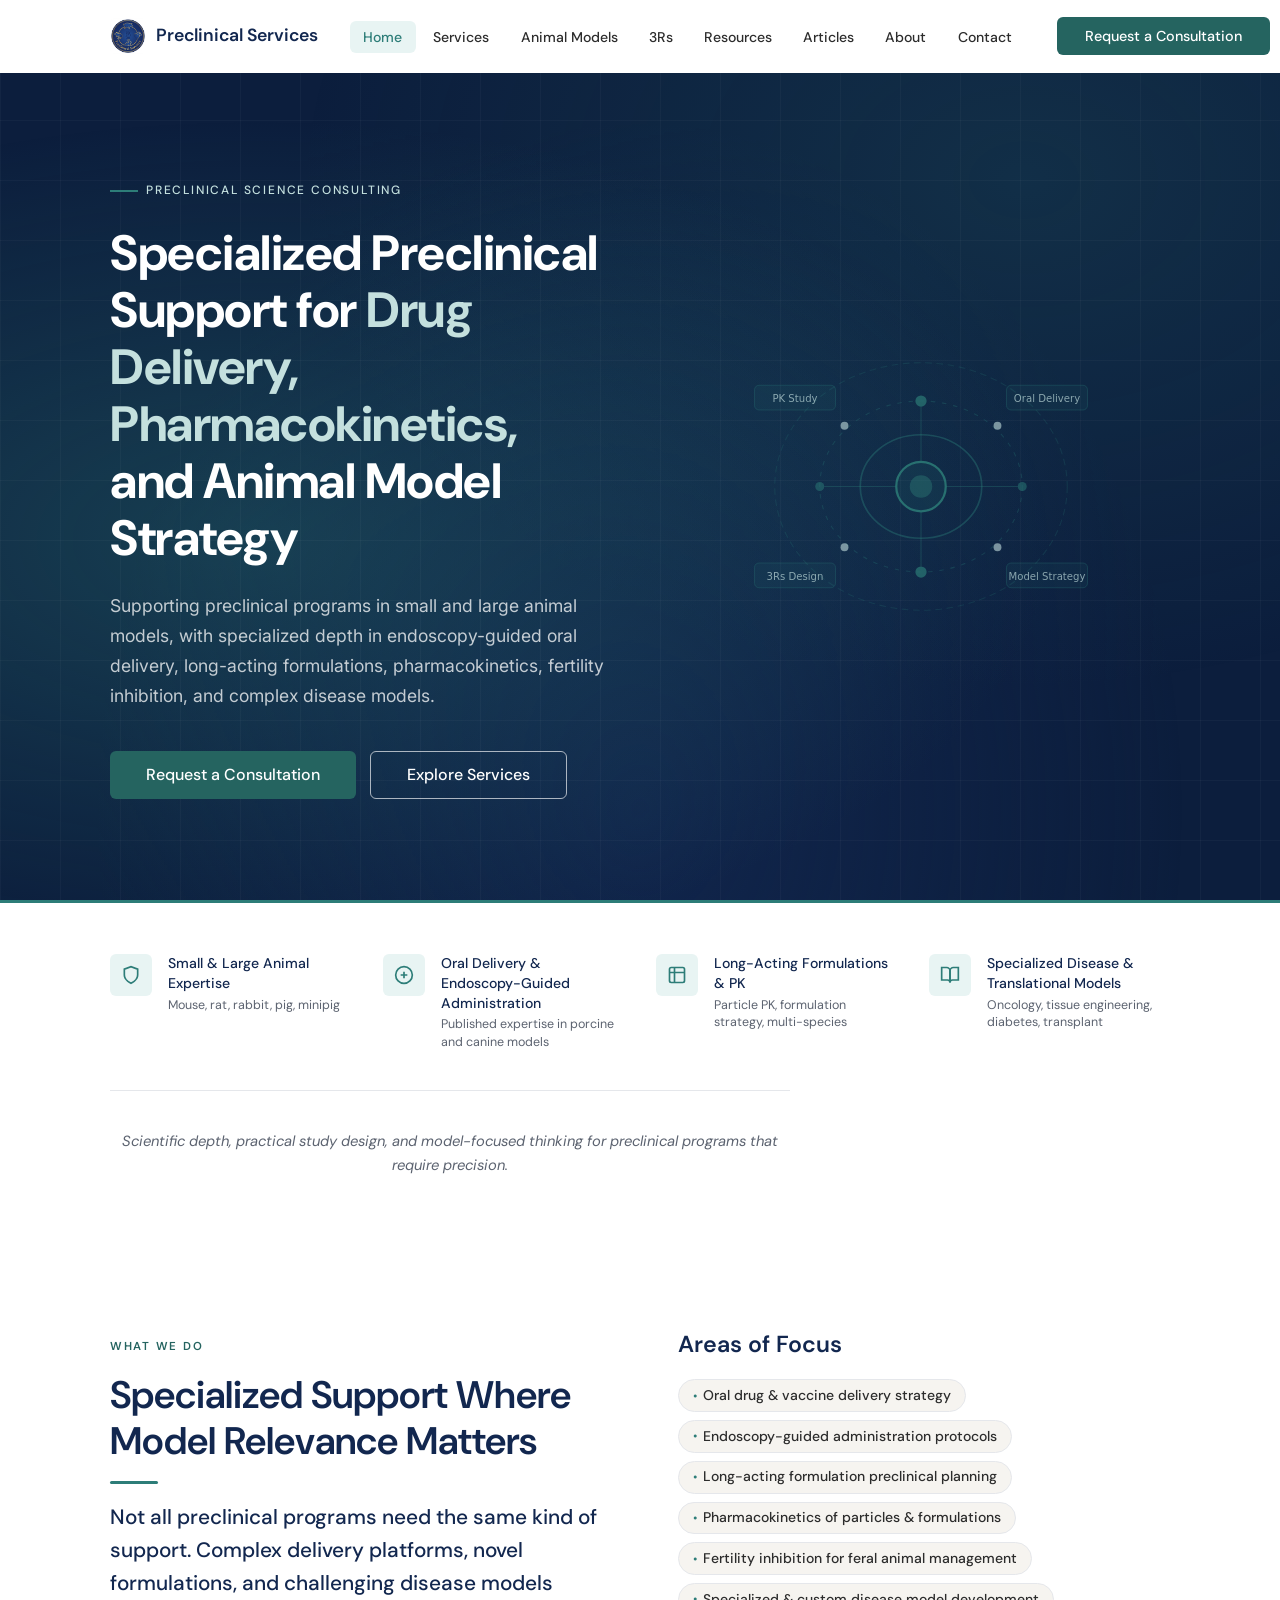
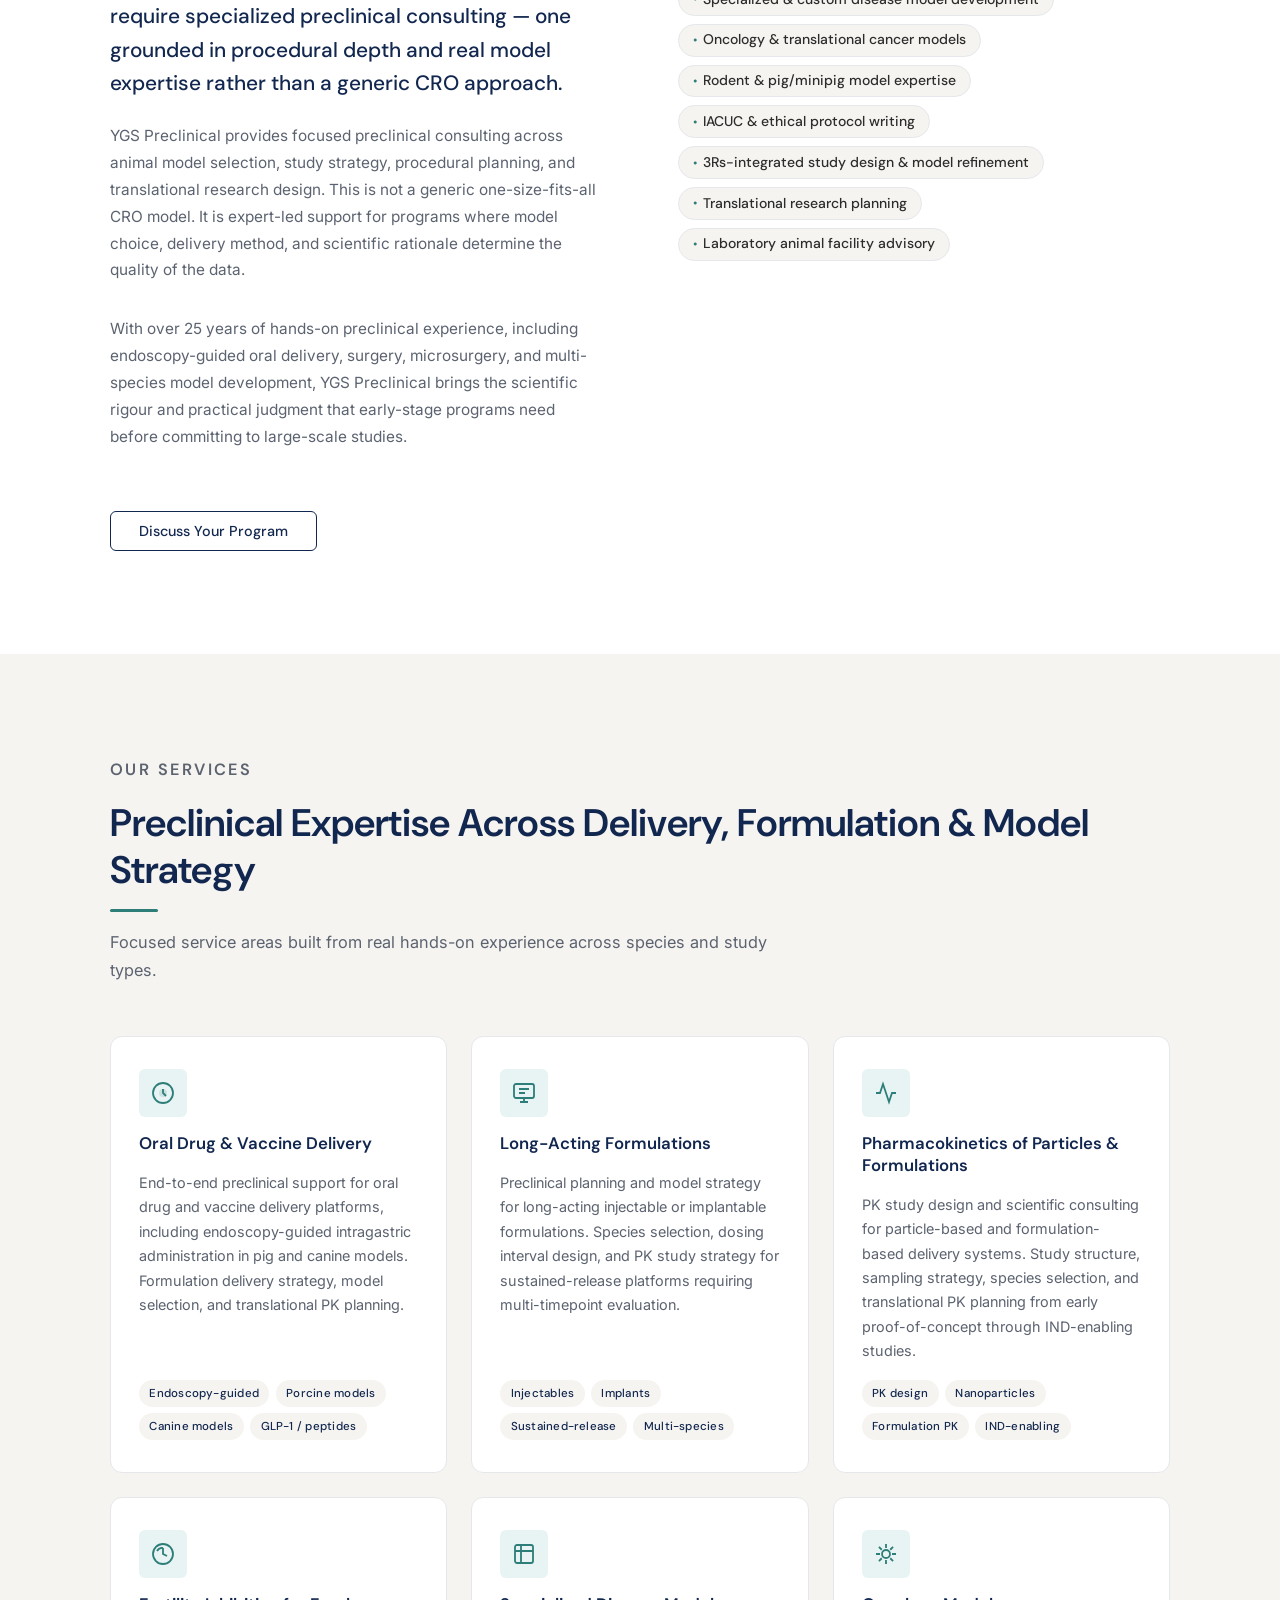
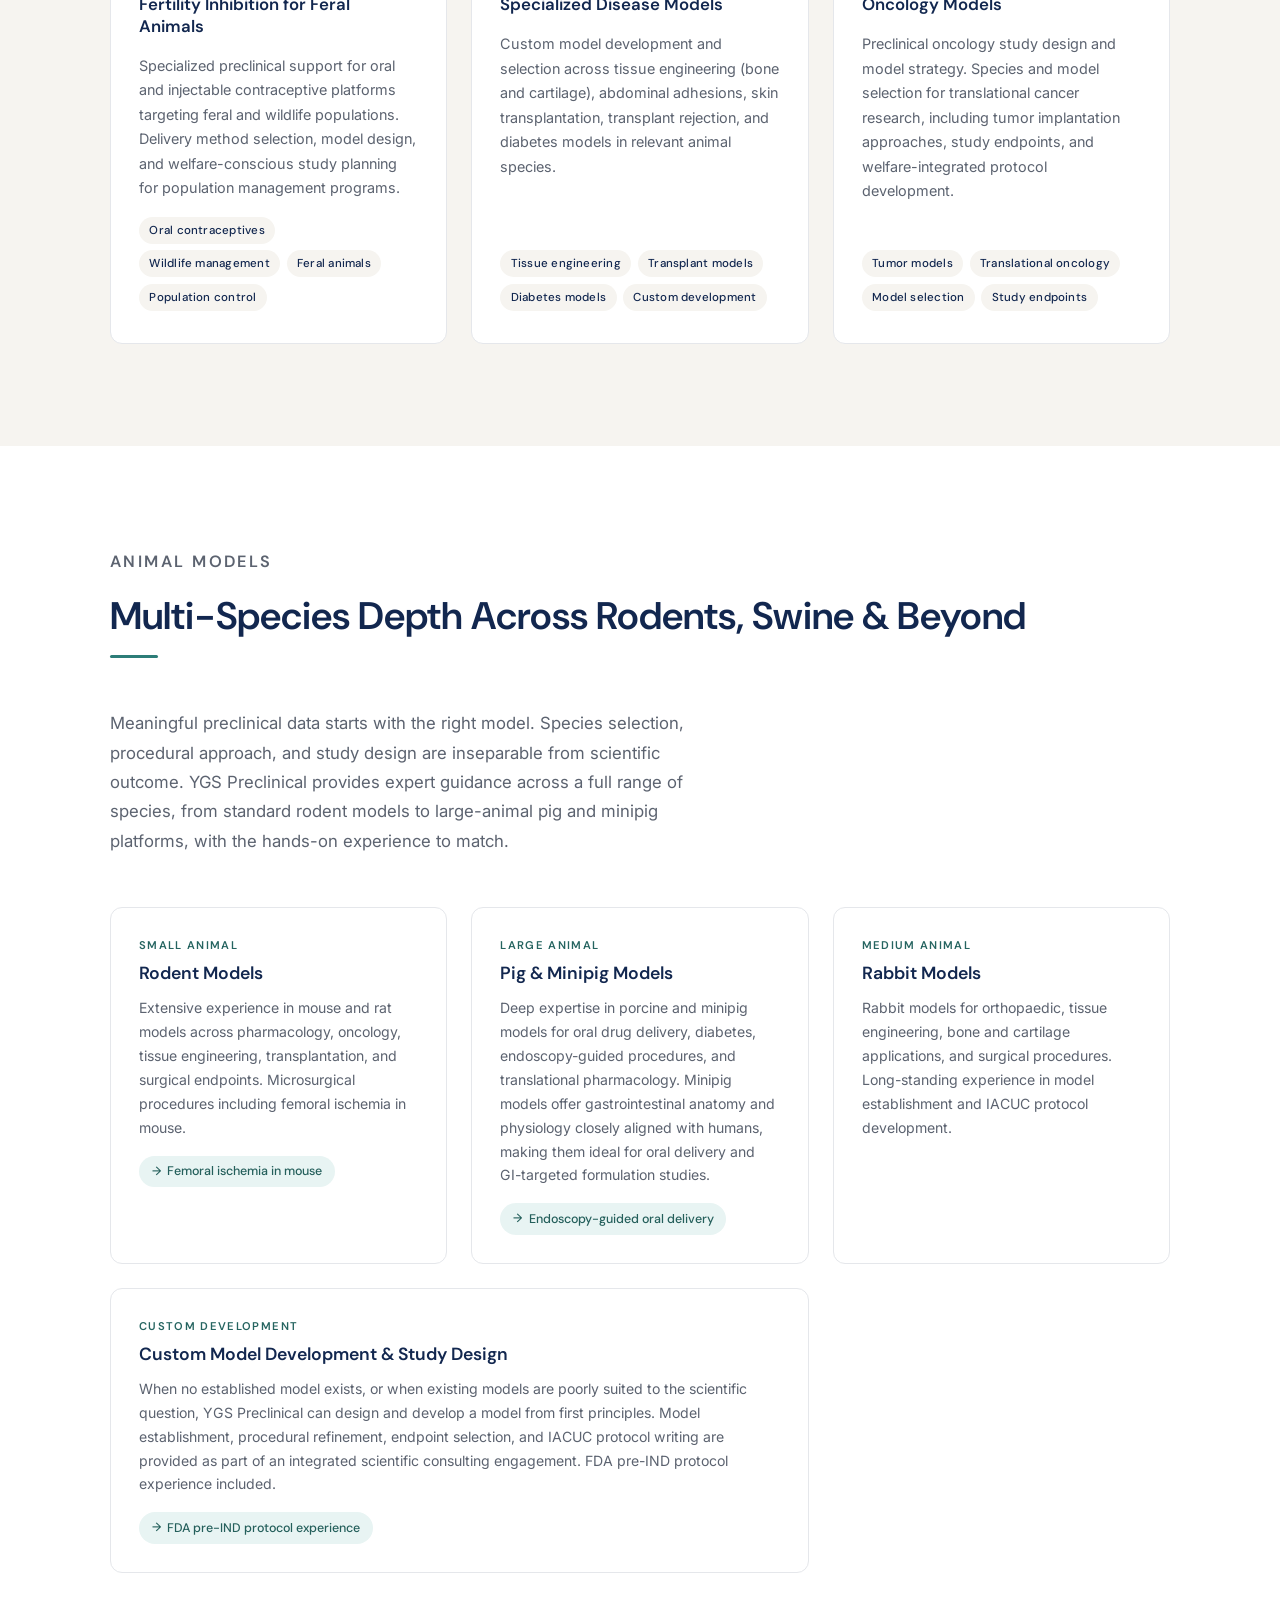
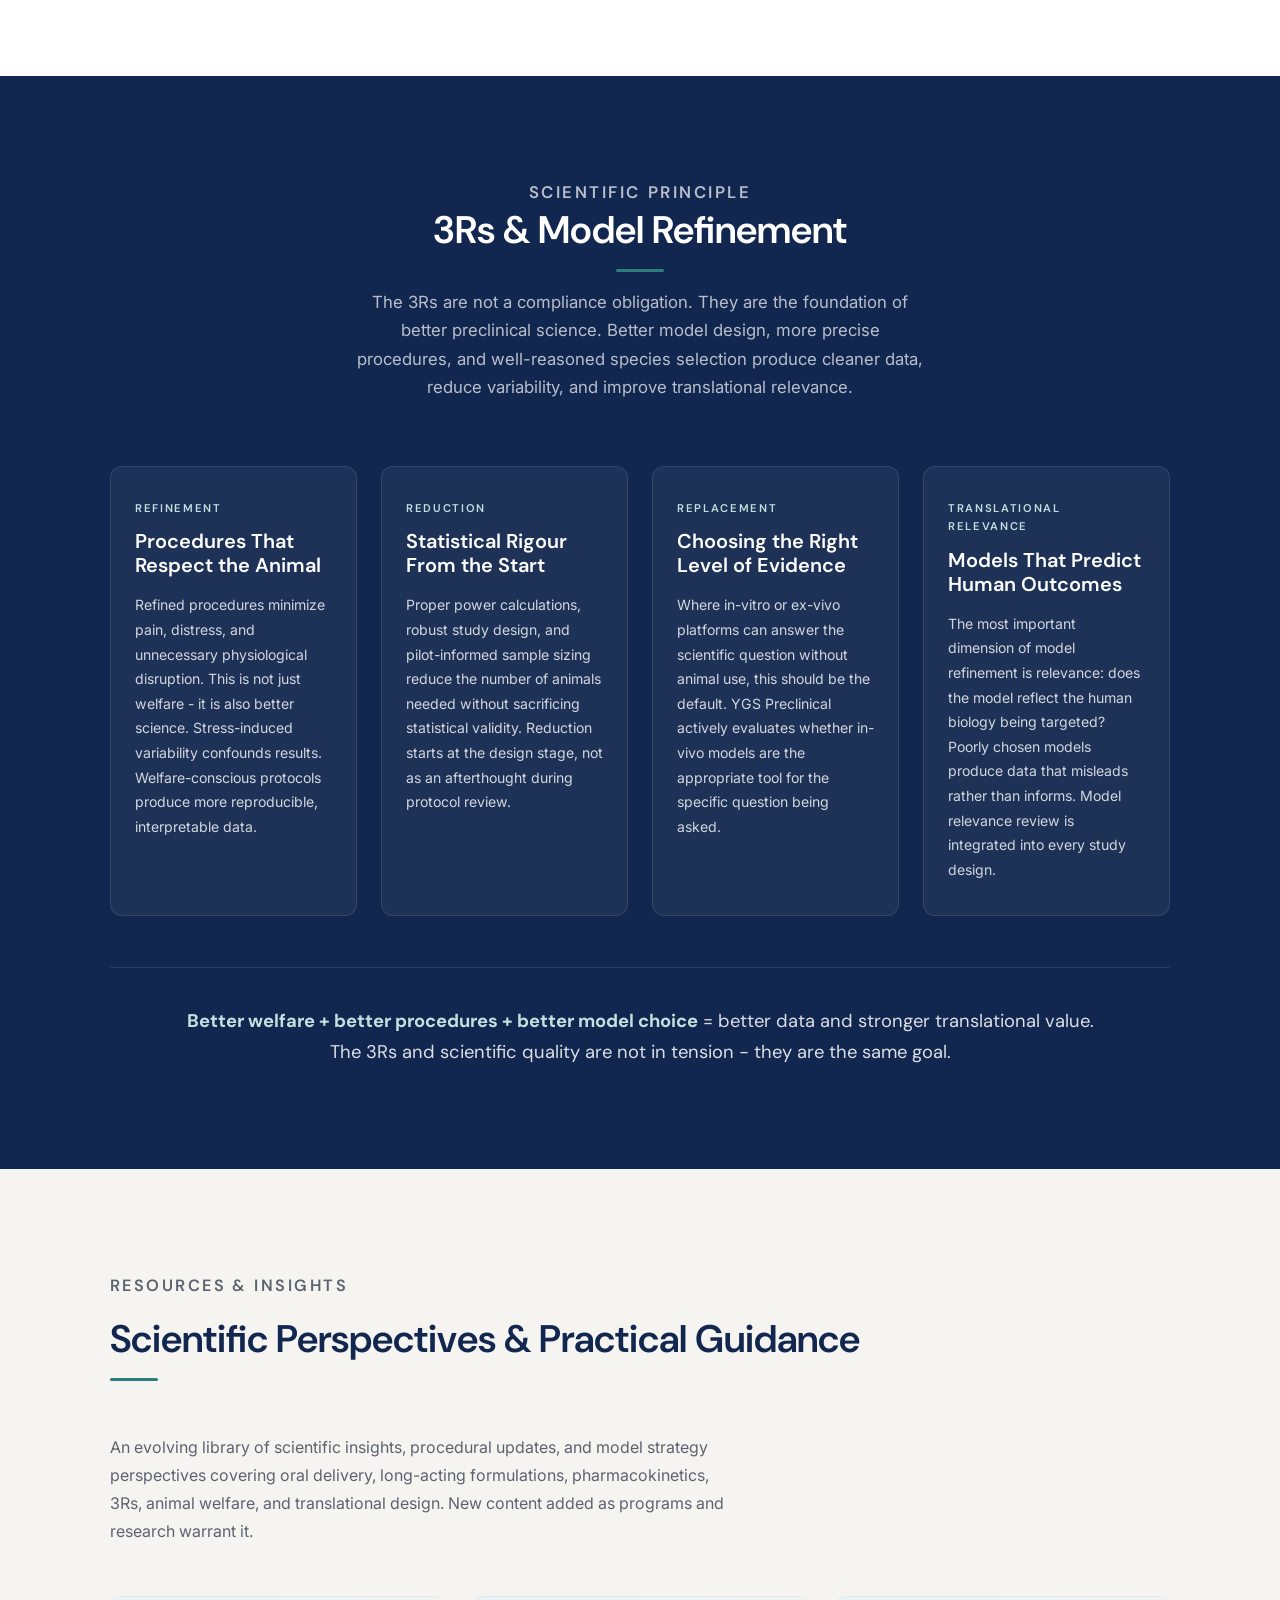
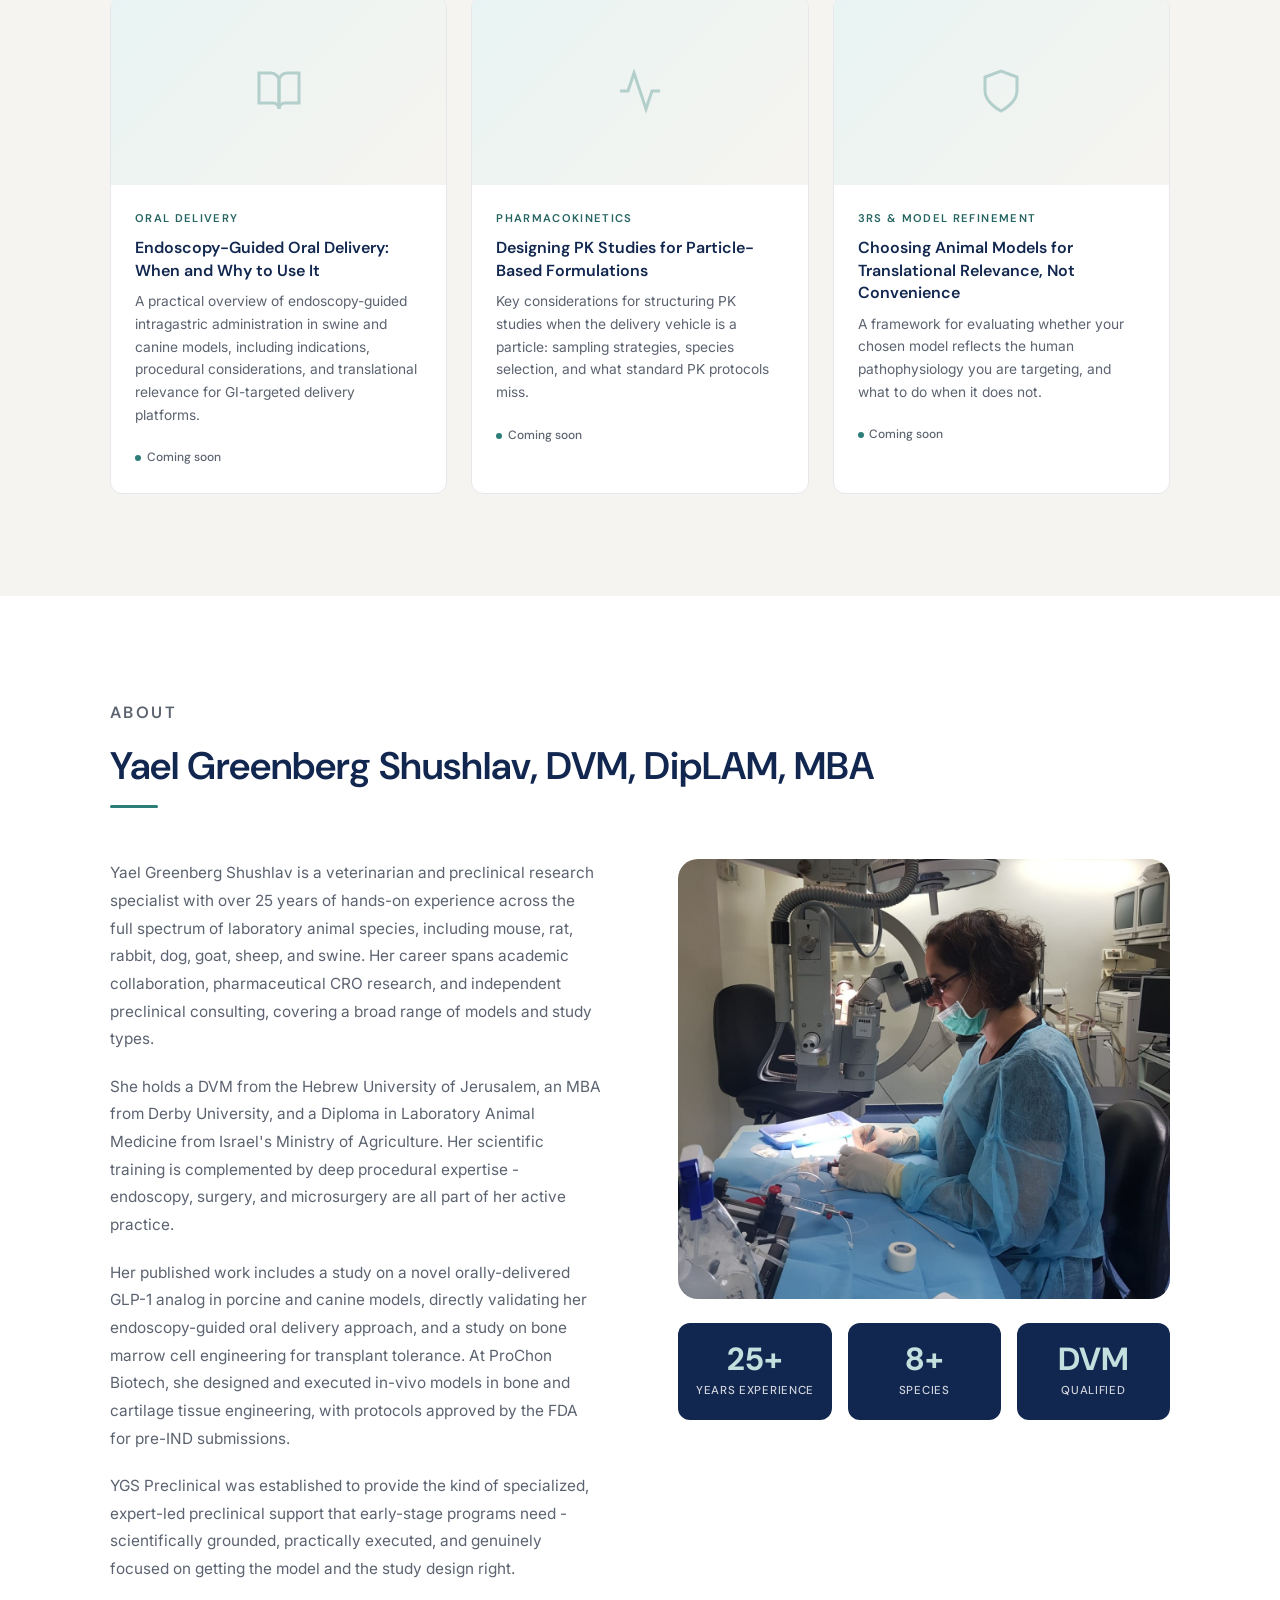
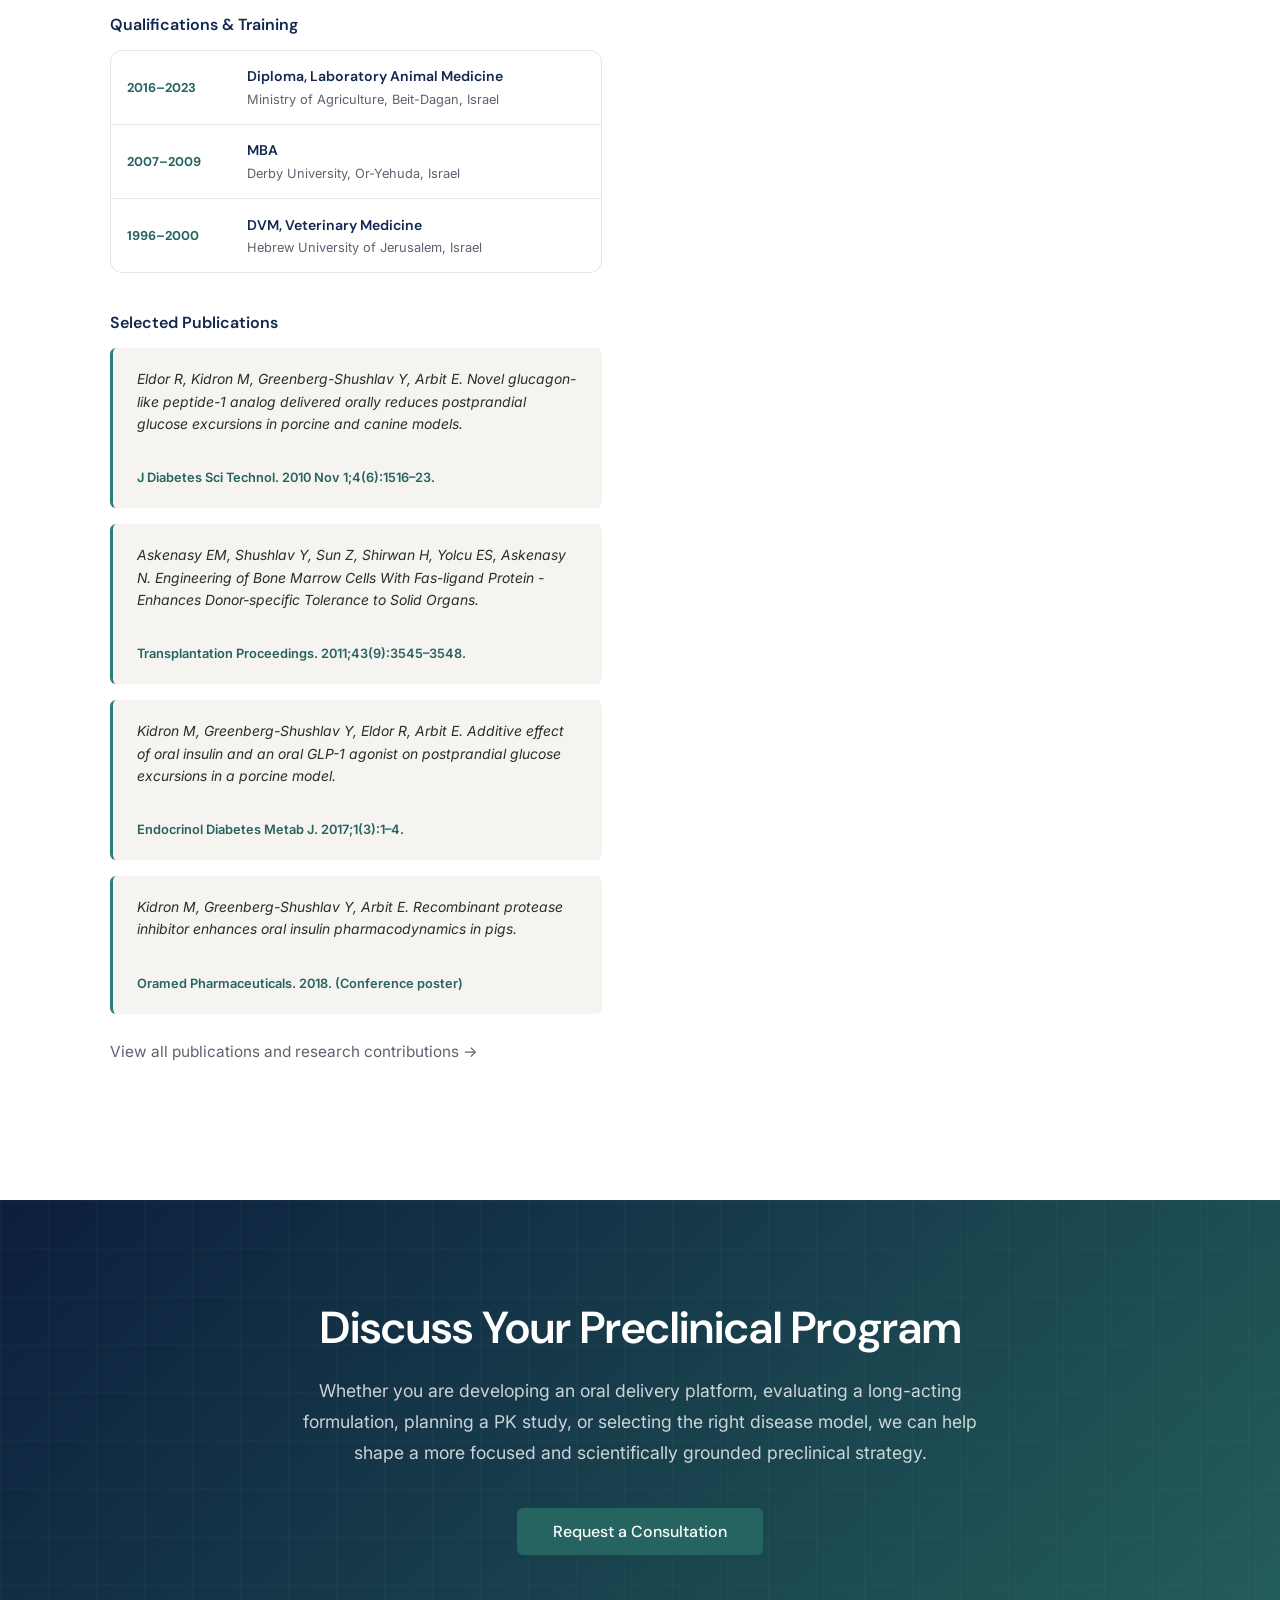
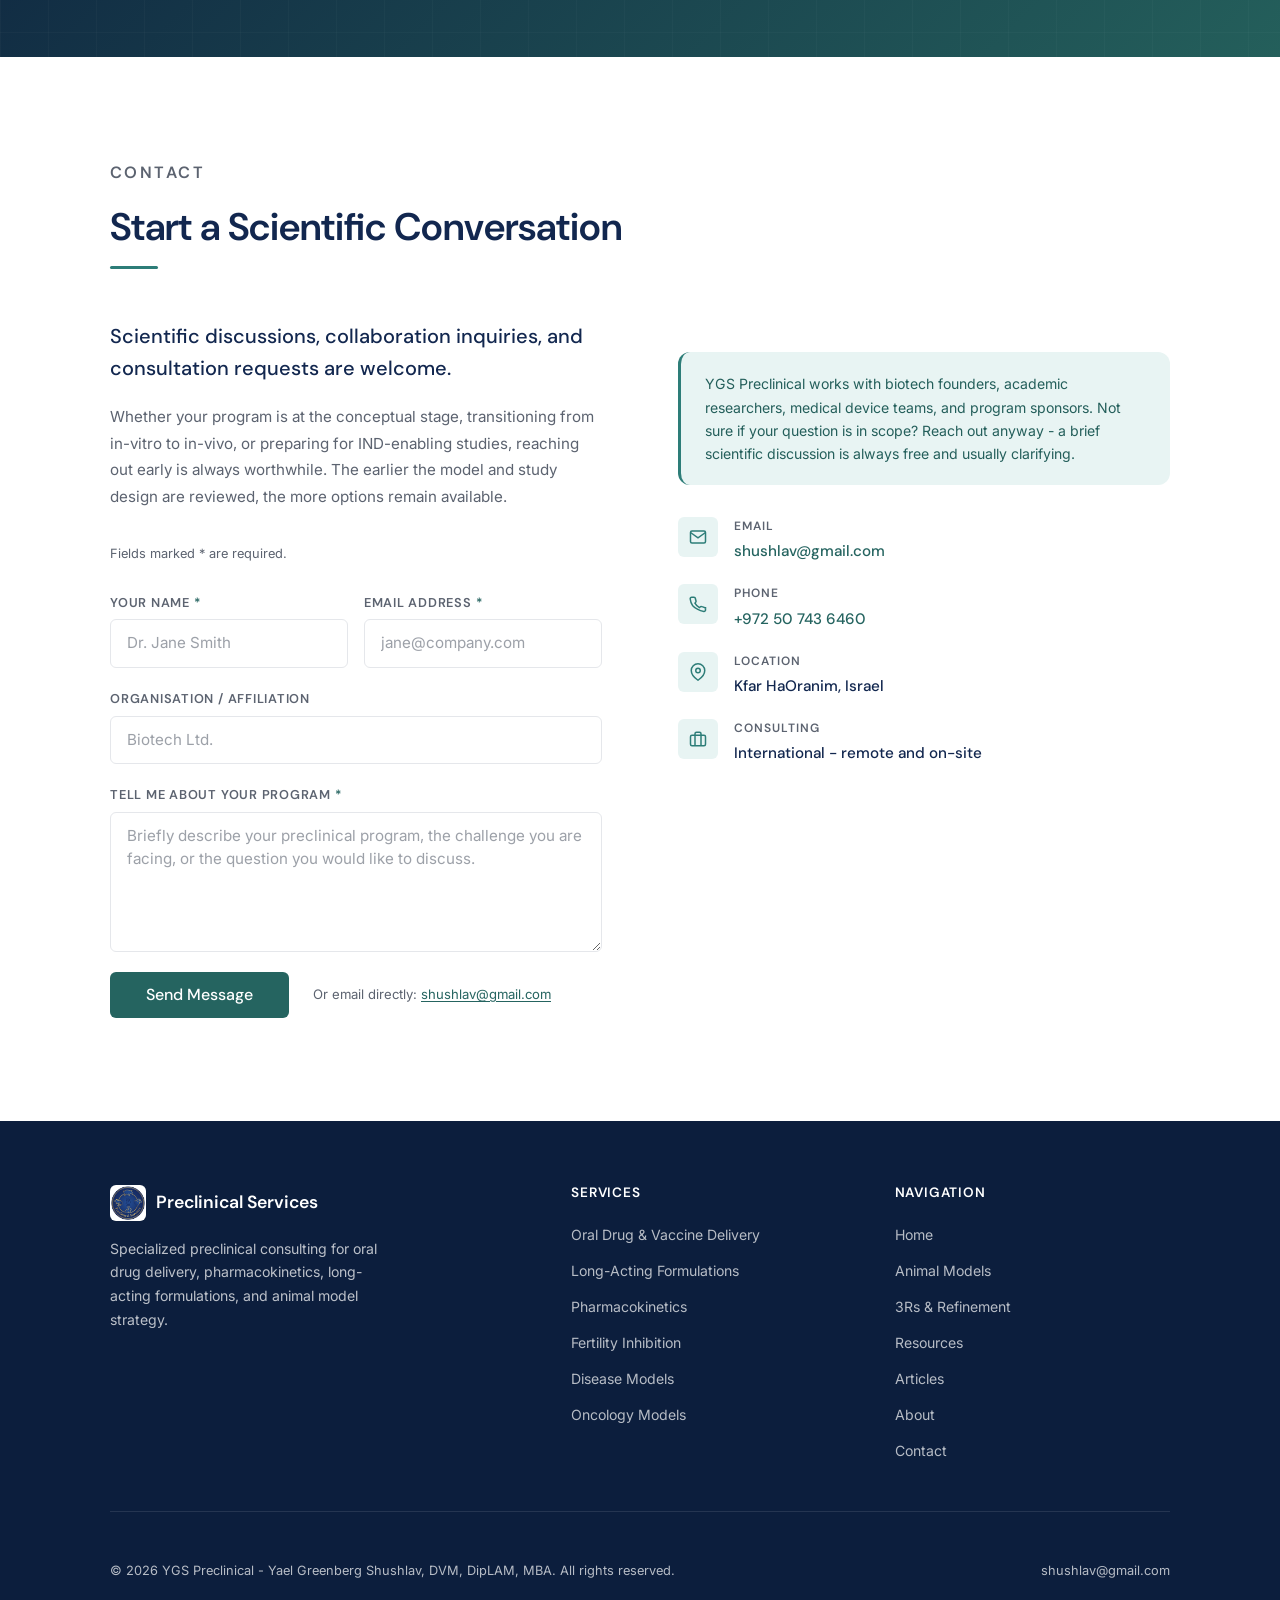
==== commit c704c972: "Update credentials and remove canine/ruminant models - Change "DVM, DIP, LAM, MBA" to "DVM, DipLAM, " ====
--- a/index.html
+++ b/index.html
@@ -8,7 +8,7 @@
   <title>Preclinical Consulting: Drug Delivery &amp; PK | YGS Preclinical</title>
   <meta name="description" content="Expert preclinical consulting for oral drug delivery, long-acting formulations, pharmacokinetics, and animal model selection. 25+ years, multi-species." />
   <meta name="keywords" content="preclinical consulting, oral drug delivery, endoscopy-guided delivery, long-acting formulations, pharmacokinetics, animal model selection, 3Rs, rodent models, minipig models, fertility inhibition, oncology models, IACUC protocol, translational research" />
-  <meta name="author" content="Yael Greenberg Shushlav, DVM, DIP, LAM, MBA" />
+  <meta name="author" content="Yael Greenberg Shushlav, DVM, DipLAM, MBA" />
   <meta name="robots" content="index, follow" />
   <meta name="theme-color" content="#12274F" />
   <meta name="format-detection" content="telephone=no" />
@@ -120,7 +120,7 @@
         "@id": "https://preclinical.shushlav.com/#yael",
         "name": "Yael Greenberg Shushlav",
         "honorificPrefix": "Dr.",
-        "honorificSuffix": "DVM, DIP, LAM, MBA",
+        "honorificSuffix": "DVM, DipLAM, MBA",
         "jobTitle": "Preclinical Research Consultant",
         "worksFor": { "@id": "https://preclinical.shushlav.com/#org" },
         "hasCredential": [
@@ -214,7 +214,7 @@
         "name": "What animal models does YGS Preclinical specialize in?",
         "acceptedAnswer": {
           "@type": "Answer",
-          "text": "YGS Preclinical has hands-on expertise with rodent models (mouse and rat, including microsurgery), pig and minipig models (oral delivery, GI physiology, diabetes), rabbit models (orthopaedic, bone and cartilage), and canine and ruminant models. We also design custom disease models for novel research applications."
+          "text": "YGS Preclinical has hands-on expertise with rodent models (mouse and rat, including microsurgery), pig and minipig models (oral delivery, GI physiology, diabetes), and rabbit models (orthopaedic, bone and cartilage). We also design custom disease models for novel research applications."
         }
       },
       {
@@ -388,7 +388,7 @@
           </div>
           <div class="trust-point__text">
             Small &amp; Large Animal Expertise
-            <small>Mouse, rat, rabbit, pig, minipig, goat, sheep, dog</small>
+            <small>Mouse, rat, rabbit, pig, minipig</small>
           </div>
         </div>
 
@@ -694,17 +694,6 @@
           </p>
         </article>
 
-        <article class="model-card fade-up" aria-labelledby="model4-title">
-          <p class="model-card__species">Large Animal</p>
-          <h3 class="model-card__title" id="model4-title">Canine &amp; Ruminant Models</h3>
-          <p class="model-card__desc">
-            Experience in dog models for oral delivery, diabetes, and pharmacology (GLP-1 analog
-            studies). Goat and sheep models for bone, cartilage, tissue engineering, and large-animal
-            orthopaedic platforms.
-          </p>
-          <span class="model-card__highlight">Oral GLP-1 delivery in dogs</span>
-        </article>
-
         <article class="model-card model-card--wide fade-up" aria-labelledby="model5-title">
           <p class="model-card__species">Custom Development</p>
           <h3 class="model-card__title" id="model5-title">Custom Model Development &amp; Study Design</h3>
@@ -881,7 +870,7 @@
     <div class="container">
       <div class="section-head">
         <p class="section-label">About</p>
-        <h2 id="about-title">Yael Greenberg Shushlav, DVM, DIP, LAM, MBA</h2>
+        <h2 id="about-title">Yael Greenberg Shushlav, DVM, DipLAM, MBA</h2>
         <div class="divider"></div>
       </div>
 
@@ -966,7 +955,7 @@
           <img
             class="about__photo"
             src="/assets/microsurgery.jpeg"
-            alt="Dr. Yael Greenberg Shushlav, DVM, DIP, LAM, MBA performing microsurgery"
+            alt="Dr. Yael Greenberg Shushlav, DVM, DipLAM, MBA performing microsurgery"
             width="440"
             height="587"
             loading="lazy"
@@ -1187,7 +1176,7 @@
       </div>
 
       <div class="footer-bottom">
-        <p>&copy; <span id="footer-year"></span> YGS Preclinical - Yael Greenberg Shushlav, DVM, DIP, LAM, MBA. All rights reserved.</p>
+        <p>&copy; <span id="footer-year"></span> YGS Preclinical - Yael Greenberg Shushlav, DVM, DipLAM, MBA. All rights reserved.</p>
         <a href="mailto:shushlav@gmail.com">shushlav@gmail.com</a>
       </div>
 
